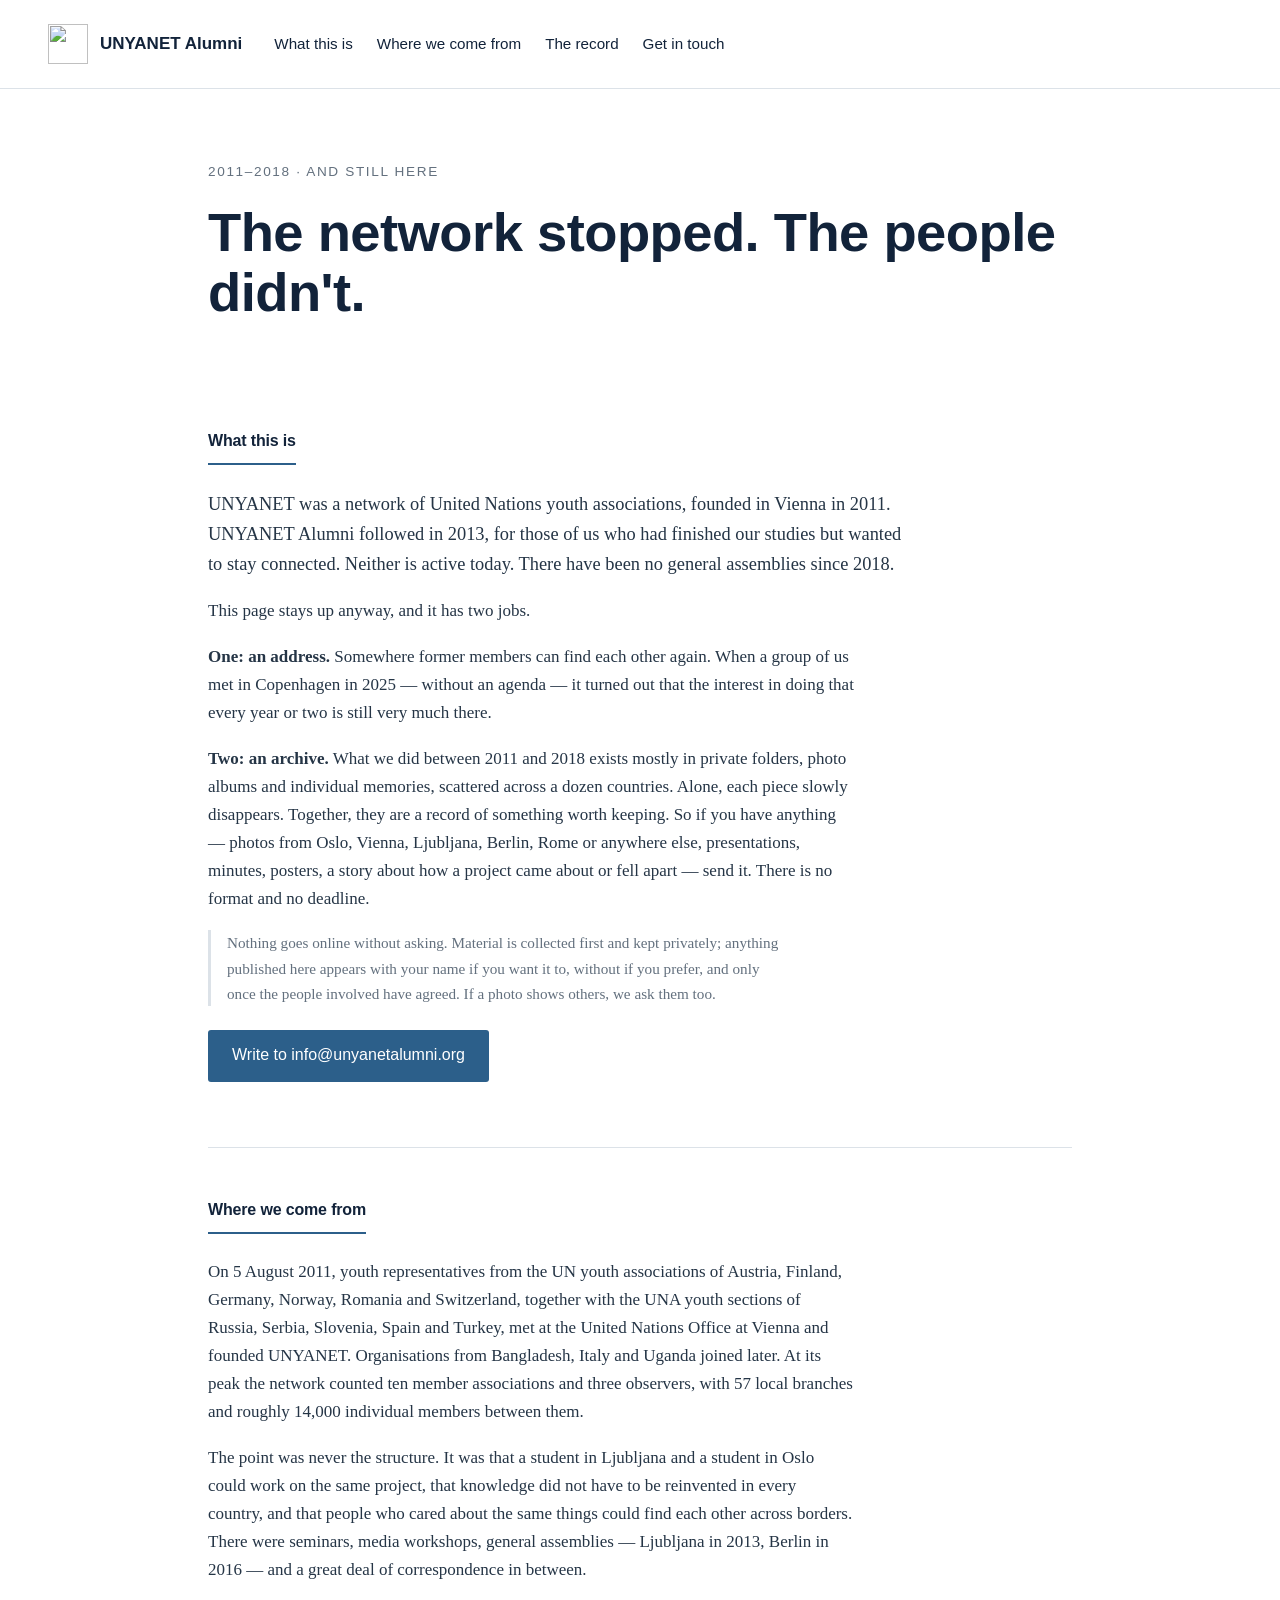
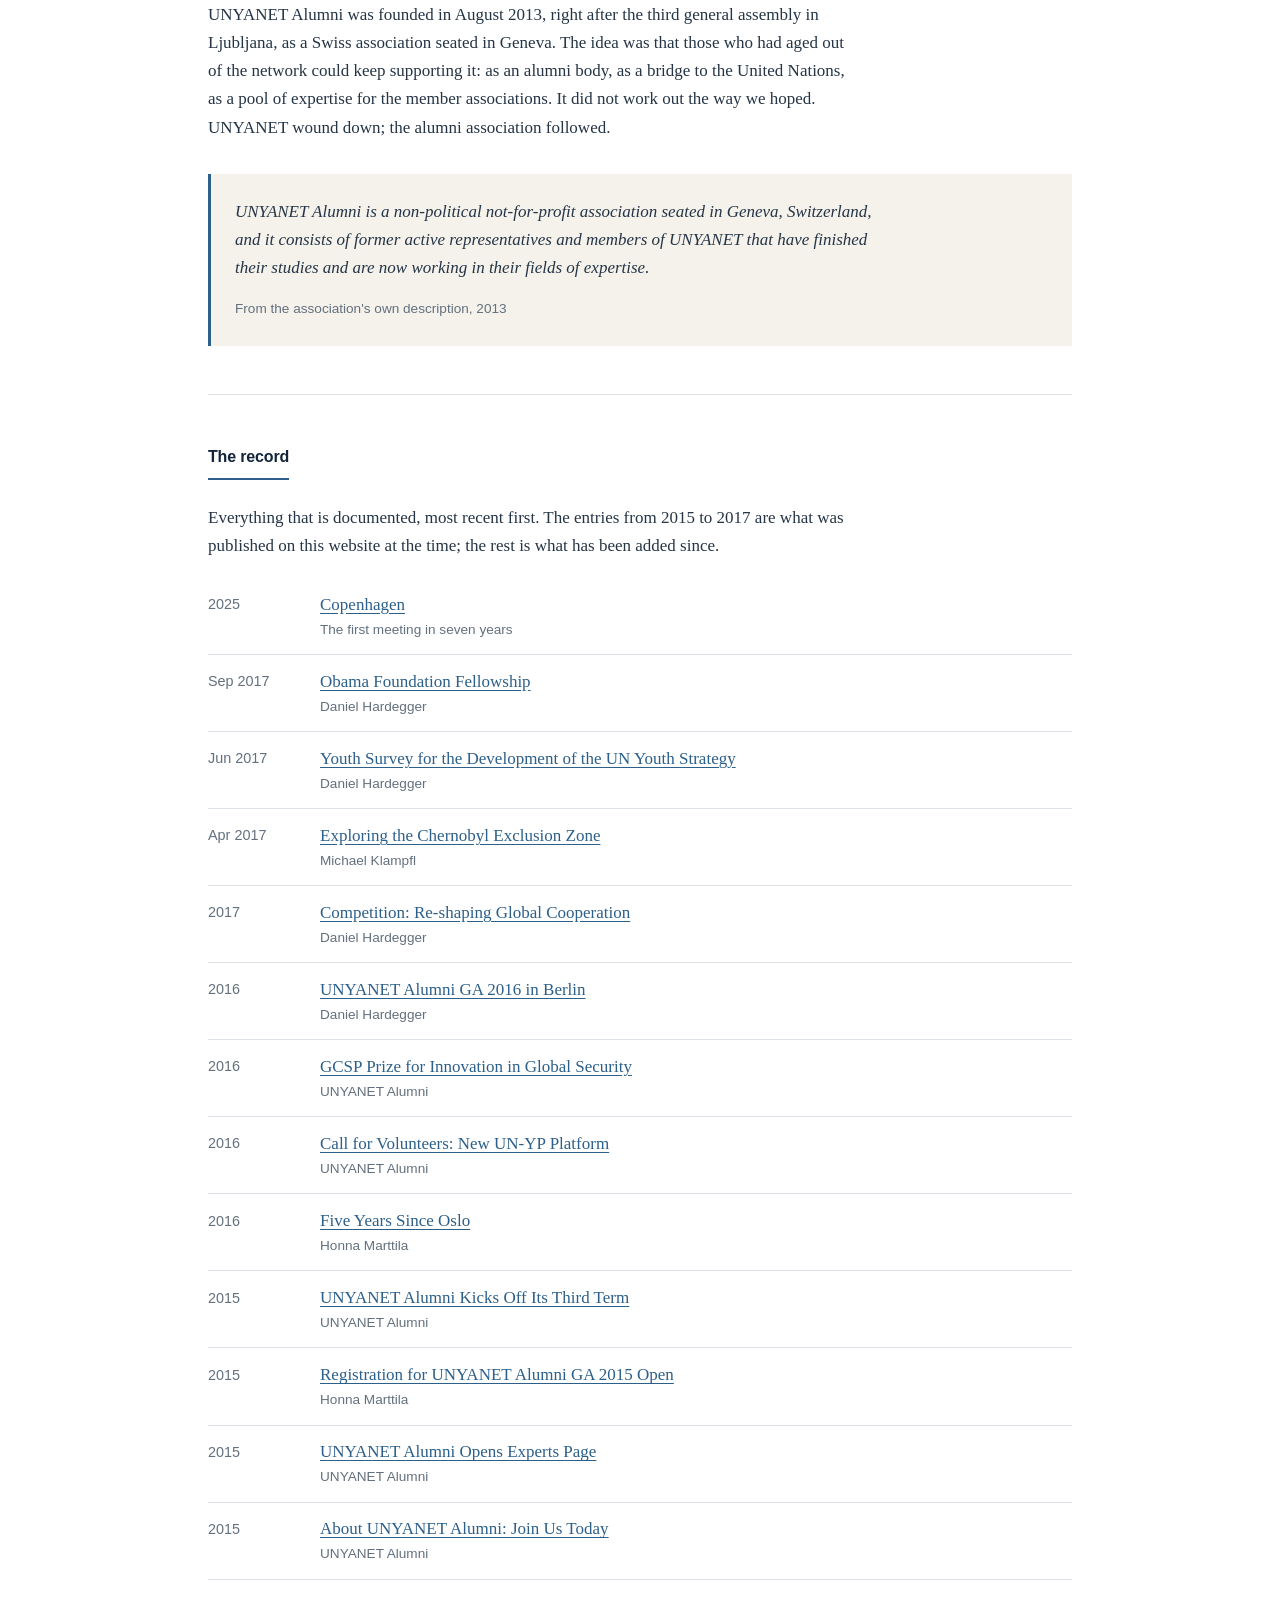
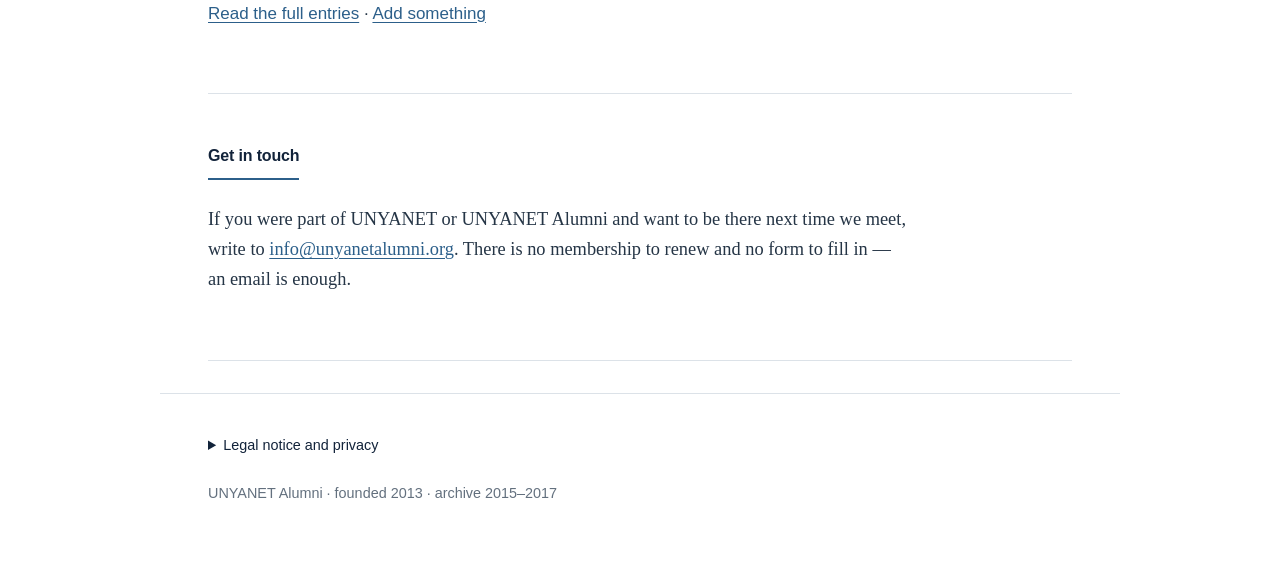
==== index.html @ 8fc6b219 "Update index.html" ====
<!DOCTYPE html>
<html lang="en">
<head>
  <meta charset="utf-8">
  <meta name="viewport" content="width=device-width, initial-scale=1">
  <title>UNYANET Alumni</title>
  <meta name="description" content="UNYANET brought together United Nations youth associations from 2011 to 2018. The network is no longer active, but the people are still here. This page is where we find each other.">
  <link rel="canonical" href="https://unyanetalumni.org/">
  <link rel="stylesheet" href="style.css">
  <link rel="icon" type="image/png" sizes="512x512" href="assets/favicon.png">
  <link rel="apple-touch-icon" href="assets/favicon.png">
</head>
<body>

<header class="top">
  <a href="#" class="brand">
    <img src="assets/logo.png" alt="" width="120" height="120">
    <span>UNYANET Alumni</span>
  </a>
  <nav aria-label="Contents">
    <a href="#about">What this is</a>
    <a href="#history">Where we come from</a>
    <a href="#record">The record</a>
    <a href="#contact">Get in touch</a>
  </nav>
</header>

<main>

  <section class="hero">
    <p class="kicker">2011–2018 · and still here</p>
    <h1>The network stopped. The people didn't.</h1>
  </section>

  <section id="about">
    <h2>What this is</h2>
    <p class="lead">UNYANET was a network of United Nations youth associations, founded in Vienna in 2011. UNYANET Alumni followed in 2013, for those of us who had finished our studies but wanted to stay connected. Neither is active today. There have been no general assemblies since 2018.</p>
    <p>This page stays up anyway, and it has two jobs.</p>
    <p><strong>One: an address.</strong> Somewhere former members can find each other again. When a group of us met in Copenhagen in 2025 — without an agenda — it turned out that the interest in doing that every year or two is still very much there.</p>
    <p><strong>Two: an archive.</strong> What we did between 2011 and 2018 exists mostly in private folders, photo albums and individual memories, scattered across a dozen countries. Alone, each piece slowly disappears. Together, they are a record of something worth keeping. So if you have anything — photos from Oslo, Vienna, Ljubljana, Berlin, Rome or anywhere else, presentations, minutes, posters, a story about how a project came about or fell apart — send it. There is no format and no deadline.</p>
    <p class="note">Nothing goes online without asking. Material is collected first and kept privately; anything published here appears with your name if you want it to, without if you prefer, and only once the people involved have agreed. If a photo shows others, we ask them too.</p>
    <p class="cta"><a href="mailto:info@unyanetalumni.org?subject=Archive">Write to info@unyanetalumni.org</a></p>
  </section>

  <section id="history">
    <h2>Where we come from</h2>
    <p>On 5 August 2011, youth representatives from the UN youth associations of Austria, Finland, Germany, Norway, Romania and Switzerland, together with the UNA youth sections of Russia, Serbia, Slovenia, Spain and Turkey, met at the United Nations Office at Vienna and founded UNYANET. Organisations from Bangladesh, Italy and Uganda joined later. At its peak the network counted ten member associations and three observers, with 57 local branches and roughly 14,000 individual members between them.</p>
    <p>The point was never the structure. It was that a student in Ljubljana and a student in Oslo could work on the same project, that knowledge did not have to be reinvented in every country, and that people who cared about the same things could find each other across borders. There were seminars, media workshops, general assemblies — Ljubljana in 2013, Berlin in 2016 — and a great deal of correspondence in between.</p>
    <p>UNYANET Alumni was founded in August 2013, right after the third general assembly in Ljubljana, as a Swiss association seated in Geneva. The idea was that those who had aged out of the network could keep supporting it: as an alumni body, as a bridge to the United Nations, as a pool of expertise for the member associations. It did not work out the way we hoped. UNYANET wound down; the alumni association followed.</p>
    <blockquote>
      <p>UNYANET Alumni is a non-political not-for-profit association seated in Geneva, Switzerland, and it consists of former active representatives and members of UNYANET that have finished their studies and are now working in their fields of expertise.</p>
      <cite>From the association's own description, 2013</cite>
    </blockquote>
  </section>

  <section id="record">
    <h2>The record</h2>
    <p>Everything that is documented, most recent first. The entries from 2015 to 2017 are what was published on this website at the time; the rest is what has been added since.</p>
    <ul class="list">
      <li><span class="when">2025</span><span><a href="archive.html#copenhagen-2025">Copenhagen</a><small>The first meeting in seven years</small></span></li>
      <li><span class="when">Sep 2017</span><span><a href="archive.html#obama-fellowship">Obama Foundation Fellowship</a><small>Daniel Hardegger</small></span></li>
      <li><span class="when">Jun 2017</span><span><a href="archive.html#youth-survey">Youth Survey for the Development of the UN Youth Strategy</a><small>Daniel Hardegger</small></span></li>
      <li><span class="when">Apr 2017</span><span><a href="archive.html#chernobyl">Exploring the Chernobyl Exclusion Zone</a><small>Michael Klampfl</small></span></li>
      <li><span class="when">2017</span><span><a href="archive.html#competition">Competition: Re-shaping Global Cooperation</a><small>Daniel Hardegger</small></span></li>
      <li><span class="when">2016</span><span><a href="archive.html#ga-2016">UNYANET Alumni GA 2016 in Berlin</a><small>Daniel Hardegger</small></span></li>
      <li><span class="when">2016</span><span><a href="archive.html#gcsp-prize">GCSP Prize for Innovation in Global Security</a><small>UNYANET Alumni</small></span></li>
      <li><span class="when">2016</span><span><a href="archive.html#un-yp">Call for Volunteers: New UN-YP Platform</a><small>UNYANET Alumni</small></span></li>
      <li><span class="when">2016</span><span><a href="archive.html#oslo">Five Years Since Oslo</a><small>Honna Marttila</small></span></li>
      <li><span class="when">2015</span><span><a href="archive.html#third-term">UNYANET Alumni Kicks Off Its Third Term</a><small>UNYANET Alumni</small></span></li>
      <li><span class="when">2015</span><span><a href="archive.html#ga-2015">Registration for UNYANET Alumni GA 2015 Open</a><small>Honna Marttila</small></span></li>
      <li><span class="when">2015</span><span><a href="archive.html#experts">UNYANET Alumni Opens Experts Page</a><small>UNYANET Alumni</small></span></li>
      <li><span class="when">2015</span><span><a href="archive.html#join-us">About UNYANET Alumni: Join Us Today</a><small>UNYANET Alumni</small></span></li>
    </ul>
    <p class="more"><a href="archive.html">Read the full entries</a> · <a href="#about">Add something</a></p>
  </section>

  <section id="contact">
    <h2>Get in touch</h2>
    <p class="lead">If you were part of UNYANET or UNYANET Alumni and want to be there next time we meet, write to <a href="mailto:info@unyanetalumni.org">info@unyanetalumni.org</a>. There is no membership to renew and no form to fill in — an email is enough.</p>
  </section>

</main>

<footer>
  <details>
    <summary>Legal notice and privacy</summary>
    <p><strong>Responsible:</strong> UNYANET Alumni, [address], Switzerland. Represented by Dr. Daniel Hardegger, President. Email: info@unyanetalumni.org.</p>
    <p><strong>Privacy:</strong> This site sets no cookies, loads no external scripts or fonts and uses no analytics or tracking. The hosting provider GitHub, Inc. (GitHub Pages) processes technically necessary access data such as IP address and time in server logs; see <a href="https://docs.github.com/en/site-policy/privacy-policies/github-general-privacy-statement">GitHub's privacy statement</a>.</p>
  </details>
  <p class="copy">UNYANET Alumni · founded 2013 · archive 2015–2017</p>
</footer>

</body>
</html>
---- style.css ----
:root {
  --ink: #12233A;
  --text: #253546;
  --muted: #63707E;
  --line: #DCE2E8;
  --blue: #2C5F8A;
  --sand: #F5F2EC;
  --sans: "Segoe UI", "Helvetica Neue", Helvetica, Arial, sans-serif;
  --serif: Georgia, "Times New Roman", serif;
}
* { box-sizing: border-box; }
html { scroll-behavior: smooth; }
@media (prefers-reduced-motion: reduce) { html { scroll-behavior: auto; } }
body { margin: 0; overflow-x: hidden; background: #fff; color: var(--text); font-family: var(--serif); font-size: 1.0625rem; line-height: 1.65; }

a { color: var(--blue); text-underline-offset: 3px; }
a:hover { color: var(--ink); }
:focus-visible { outline: 2px solid var(--blue); outline-offset: 3px; }
img { max-width: 100%; height: auto; display: block; }
h1, h2, h3 { font-family: var(--sans); color: var(--ink); margin: 0; font-weight: 600; letter-spacing: -0.01em; }
p { margin: 0 0 1.1rem; max-width: 38em; }

.top { display: flex; flex-wrap: wrap; align-items: center; gap: 1rem 2rem; padding: 1.25rem 1.5rem; border-bottom: 1px solid var(--line); min-width: 0; }
.brand { display: flex; align-items: center; gap: .75rem; text-decoration: none; color: var(--ink); font-family: var(--sans); font-weight: 600; }
.brand img { width: 2.5rem; height: 2.5rem; }
.top nav { display: flex; flex-wrap: wrap; gap: .25rem 1.5rem; min-width: 0; }
.top nav a { text-decoration: none; font-family: var(--sans); font-size: .95rem; color: var(--ink); }
.top nav a:hover { color: var(--blue); }

main { padding: 0 1.5rem 2rem; max-width: 60rem; margin: 0 auto; }
section { padding: 3rem 0; border-bottom: 1px solid var(--line); }

.hero { padding: 4.5rem 0 3.5rem; border-bottom: none; }
.kicker { font-family: var(--sans); font-size: .85rem; color: var(--muted); text-transform: uppercase; letter-spacing: .12em; margin-bottom: 1.25rem; }
.hero h1 { font-size: clamp(2rem, 5.5vw, 3.4rem); line-height: 1.1; max-width: 16em; }

h2 { font-family: var(--sans); font-size: 1rem; margin-bottom: 1.5rem; padding-bottom: .5rem; border-bottom: 2px solid var(--blue); display: inline-block; }
.lead { font-size: 1.15rem; }

.split { display: grid; grid-template-columns: minmax(0, 1fr); gap: 2rem; align-items: start; }
.split figure { margin: 0; }
.split img { width: 100%; border-radius: 3px; }
figcaption { font-family: var(--sans); font-size: .85rem; color: var(--muted); margin-top: .5rem; }

blockquote { margin: 2rem 0 0; padding: 1.5rem; background: var(--sand); border-left: 3px solid var(--blue); }
blockquote p { margin: 0 0 .75rem; font-style: italic; }
blockquote cite { font-family: var(--sans); font-size: .85rem; color: var(--muted); font-style: normal; }

.list { list-style: none; padding: 0; margin: 0; }
.list li { display: grid; grid-template-columns: 6rem minmax(0, 1fr); gap: .5rem 1rem; padding: .8rem 0; border-bottom: 1px solid var(--line); }
.when { font-family: var(--sans); color: var(--muted); font-size: .9rem; padding-top: .15rem; }
.list small { display: block; font-family: var(--sans); color: var(--muted); font-size: .85rem; }
.more { margin-top: 1.25rem; font-family: var(--sans); }
.note { font-size: .95rem; color: var(--muted); border-left: 3px solid var(--line); padding-left: 1rem; }
.cta { margin-top: 1.5rem; }
.cta a { display: inline-block; font-family: var(--sans); font-size: 1rem; background: var(--blue); color: #fff; padding: .8rem 1.5rem; border-radius: 3px; text-decoration: none; }
.cta a:hover { background: var(--ink); color: #fff; }

.entry { padding: 2.5rem 0; border-bottom: 1px solid var(--line); }
.entry h3 { font-size: 1.35rem; margin-bottom: .25rem; }
.entry .meta { font-family: var(--sans); color: var(--muted); font-size: .9rem; margin-bottom: 1.25rem; }
.entry .todo { color: var(--muted); font-style: italic; }

footer { border-top: 1px solid var(--line); padding: 2rem 1.5rem; font-size: .9rem; color: var(--muted); max-width: 60rem; margin: 0 auto; }
footer summary { cursor: pointer; font-family: var(--sans); color: var(--ink); }
footer p { max-width: 44em; margin-top: 1rem; }
.copy { margin-top: 1.5rem; font-family: var(--sans); }

@media (min-width: 48rem) {
  .top { padding: 1.5rem 3rem; }
  main { padding-left: 3rem; padding-right: 3rem; }
  footer { padding: 2.5rem 3rem; }
  .split { grid-template-columns: 1fr 1fr; gap: 3rem; }
}

.counts { display: grid; grid-template-columns: repeat(2, 1fr); gap: 1.25rem; margin: 2rem 0 .75rem; max-width: 34em; }
.counts div { border-top: 2px solid var(--blue); padding-top: .6rem; }
.num { display: block; font-family: var(--sans); font-size: 2rem; font-weight: 600; color: var(--ink); line-height: 1.1; }
.lbl { font-family: var(--sans); font-size: .85rem; color: var(--muted); text-transform: uppercase; letter-spacing: .08em; }
.asof { font-family: var(--sans); font-size: .85rem; color: var(--muted); margin-bottom: 1.75rem; }
@media (min-width: 48rem) { .counts { grid-template-columns: repeat(4, 1fr); } }

.entry figure { margin: 1.5rem 0 0; max-width: 34rem; }
.entry figure img { border-radius: 3px; }
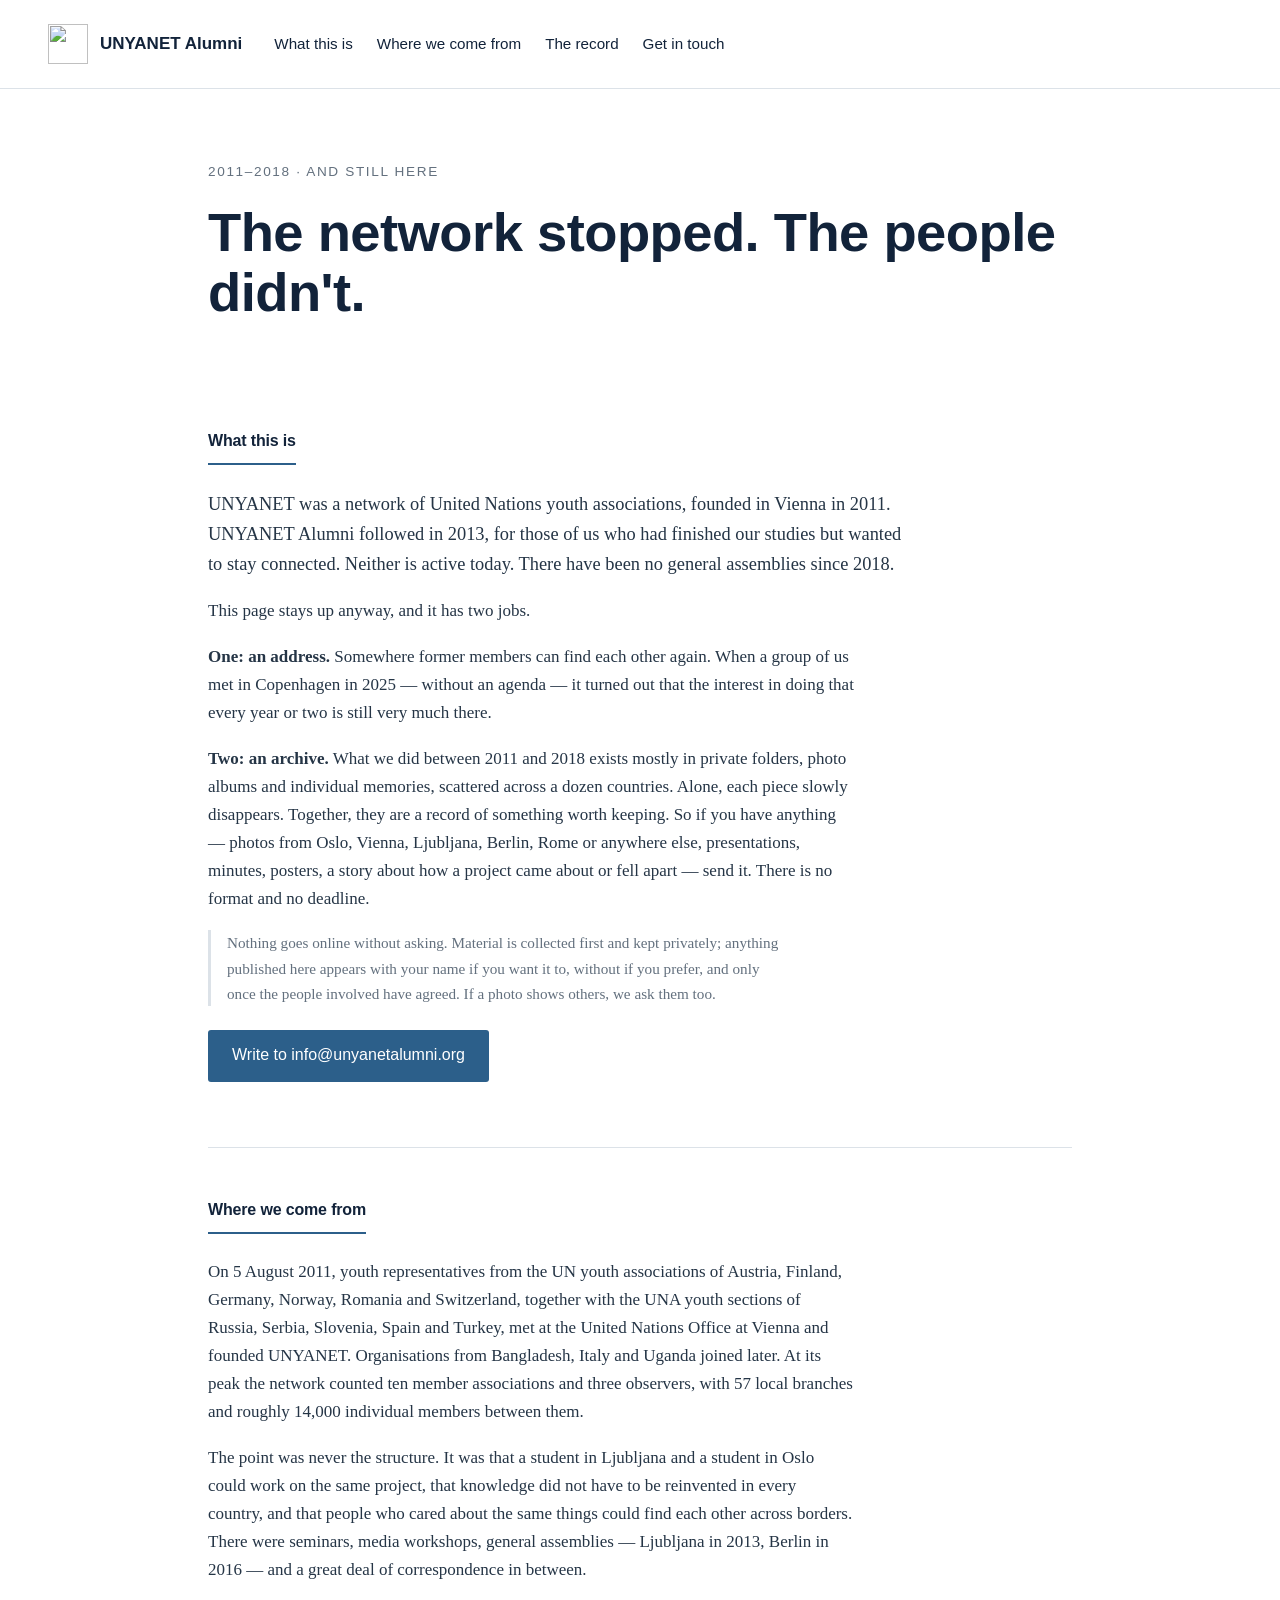
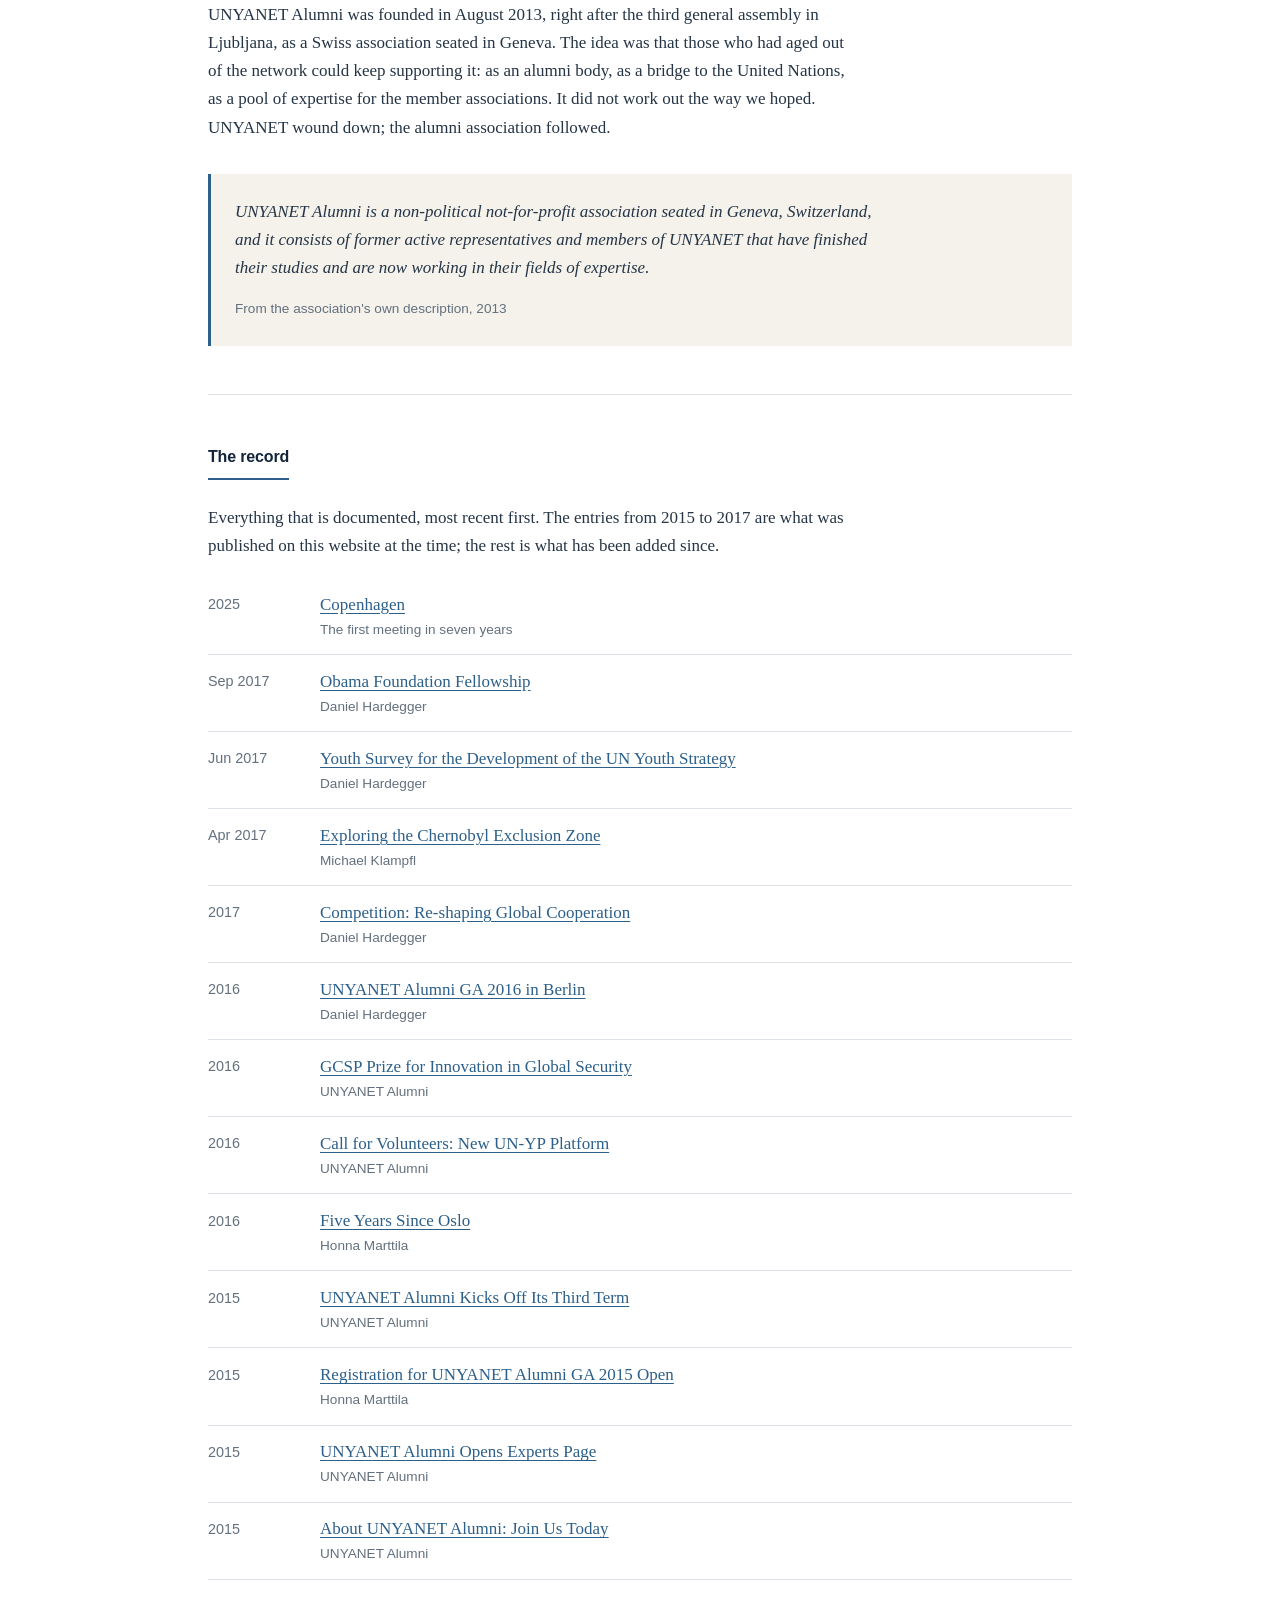
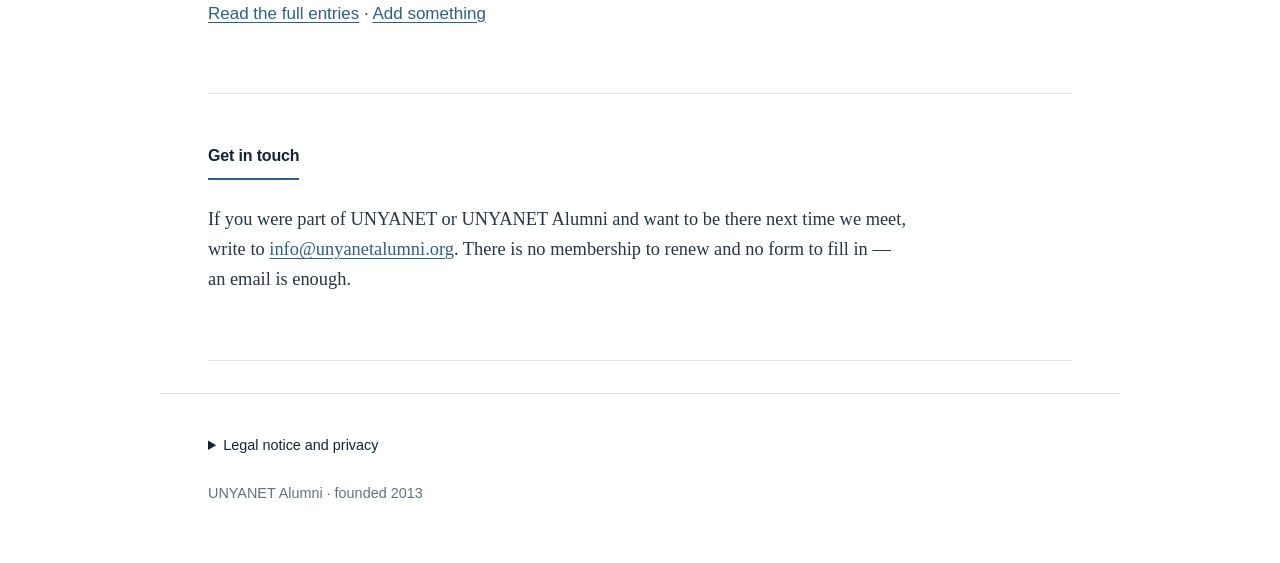
==== commit cbcb851e: "Update index.html" ====
--- a/index.html
+++ b/index.html
@@ -84,10 +84,10 @@
 <footer>
   <details>
     <summary>Legal notice and privacy</summary>
-    <p><strong>Responsible:</strong> UNYANET Alumni, [address], Switzerland. Represented by Dr. Daniel Hardegger, President. Email: info@unyanetalumni.org.</p>
+    <p><strong>Responsible:</strong> Daniel Hardegger, c/o UNYANET Alumni, Kreuzstrasse 3h, 9032 Engelburg, Switzerland. Email: info@unyanetalumni.org.</p>
     <p><strong>Privacy:</strong> This site sets no cookies, loads no external scripts or fonts and uses no analytics or tracking. The hosting provider GitHub, Inc. (GitHub Pages) processes technically necessary access data such as IP address and time in server logs; see <a href="https://docs.github.com/en/site-policy/privacy-policies/github-general-privacy-statement">GitHub's privacy statement</a>.</p>
   </details>
-  <p class="copy">UNYANET Alumni · founded 2013 · archive 2015–2017</p>
+  <p class="copy">UNYANET Alumni · founded 2013</p>
 </footer>
 
 </body>
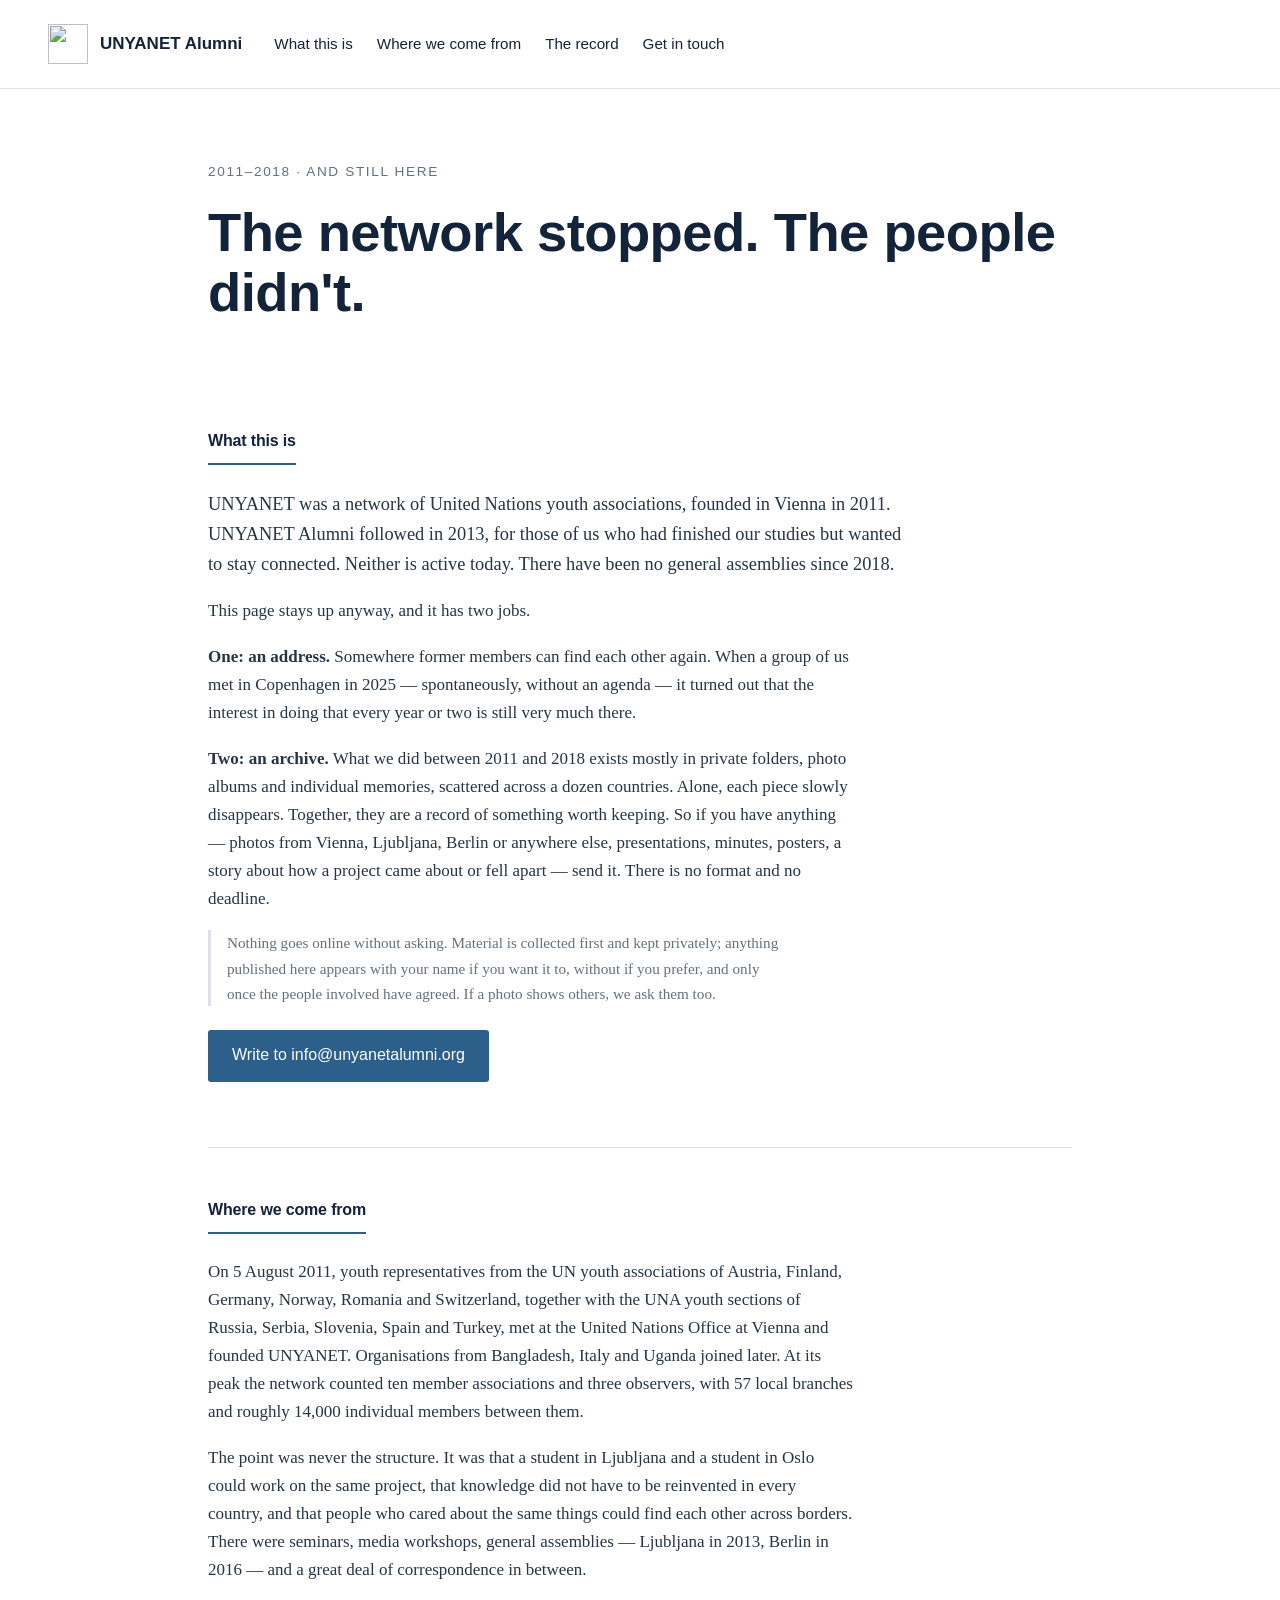
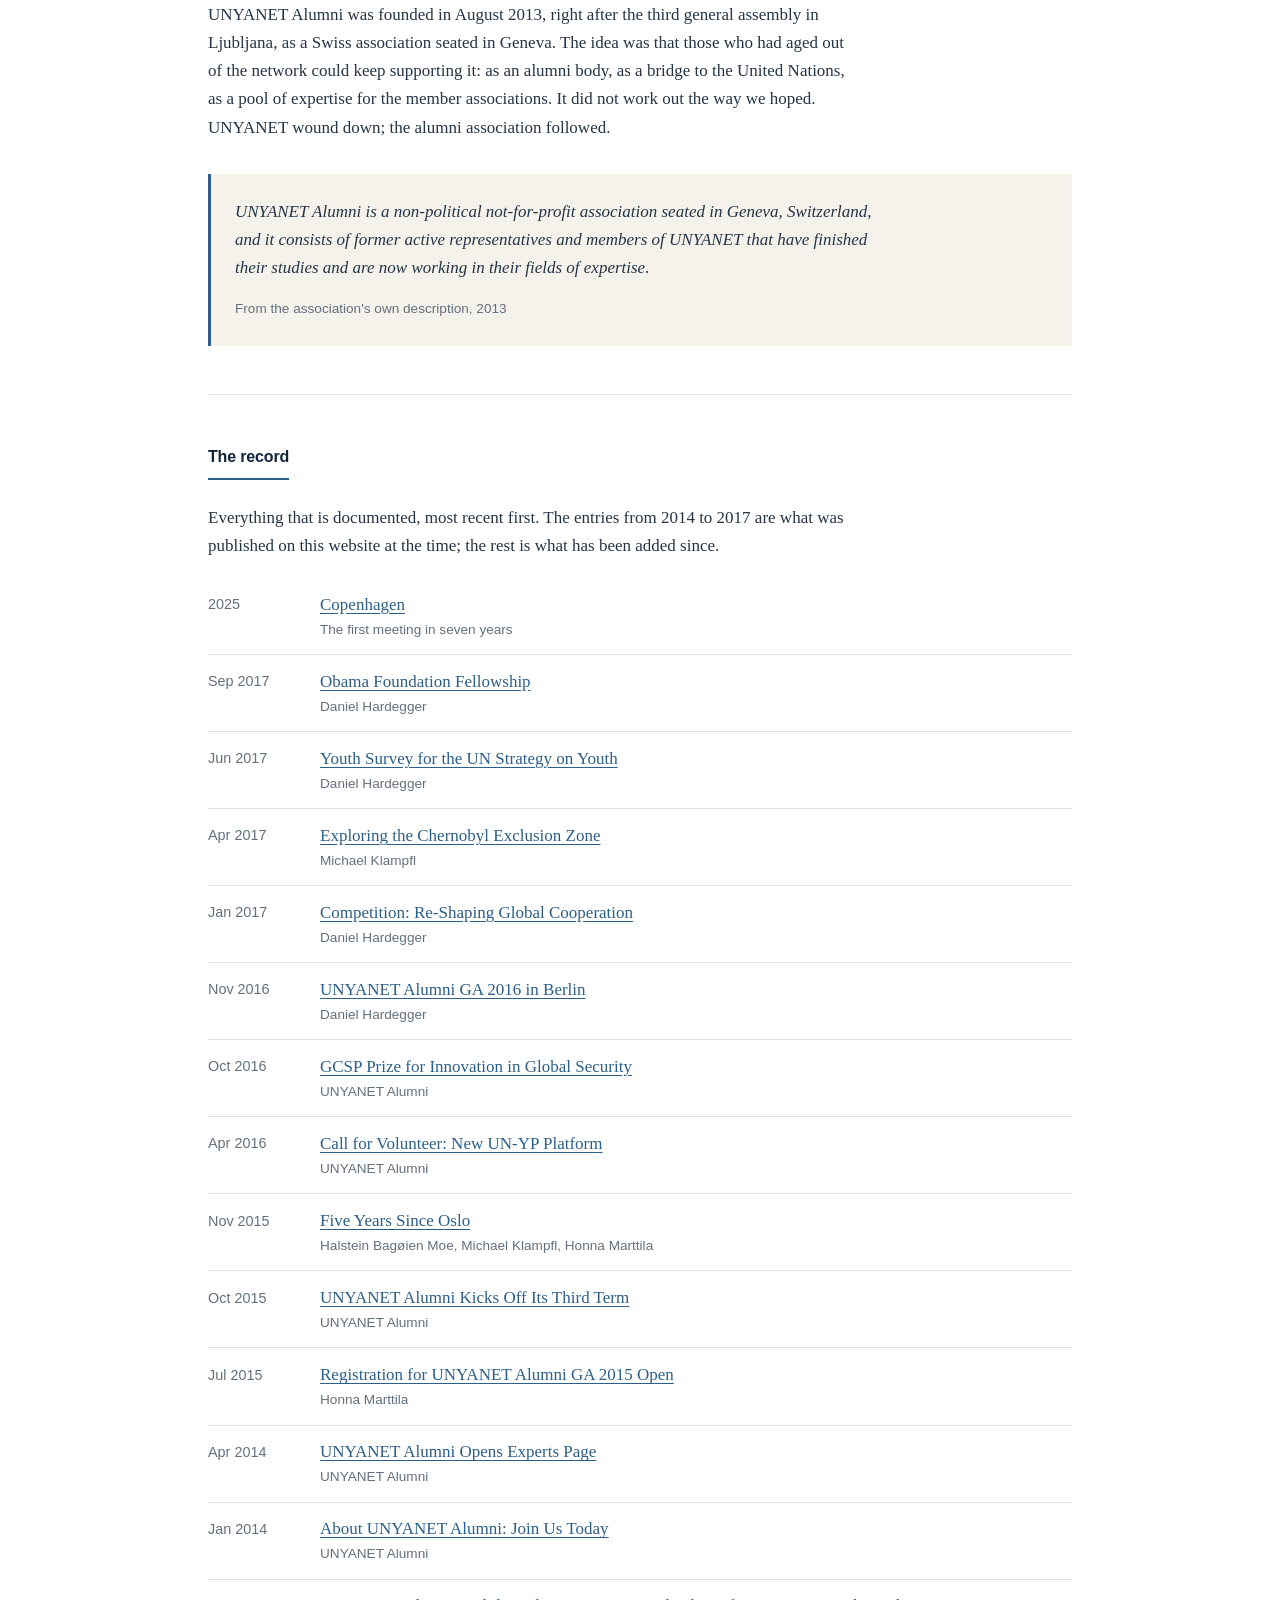
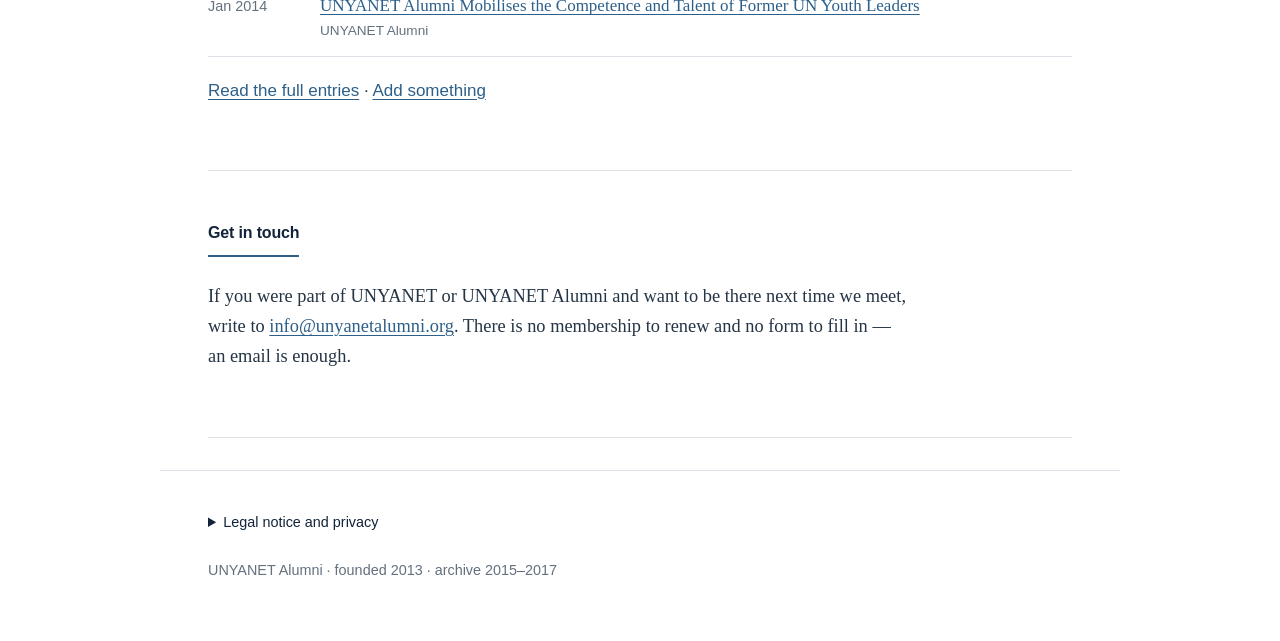
==== commit dc2a28bd: "Add files via upload" ====
--- a/index.html
+++ b/index.html
@@ -36,8 +36,8 @@
     <h2>What this is</h2>
     <p class="lead">UNYANET was a network of United Nations youth associations, founded in Vienna in 2011. UNYANET Alumni followed in 2013, for those of us who had finished our studies but wanted to stay connected. Neither is active today. There have been no general assemblies since 2018.</p>
     <p>This page stays up anyway, and it has two jobs.</p>
-    <p><strong>One: an address.</strong> Somewhere former members can find each other again. When a group of us met in Copenhagen in 2025 — without an agenda — it turned out that the interest in doing that every year or two is still very much there.</p>
-    <p><strong>Two: an archive.</strong> What we did between 2011 and 2018 exists mostly in private folders, photo albums and individual memories, scattered across a dozen countries. Alone, each piece slowly disappears. Together, they are a record of something worth keeping. So if you have anything — photos from Oslo, Vienna, Ljubljana, Berlin, Rome or anywhere else, presentations, minutes, posters, a story about how a project came about or fell apart — send it. There is no format and no deadline.</p>
+    <p><strong>One: an address.</strong> Somewhere former members can find each other again. When a group of us met in Copenhagen in 2025 — spontaneously, without an agenda — it turned out that the interest in doing that every year or two is still very much there.</p>
+    <p><strong>Two: an archive.</strong> What we did between 2011 and 2018 exists mostly in private folders, photo albums and individual memories, scattered across a dozen countries. Alone, each piece slowly disappears. Together, they are a record of something worth keeping. So if you have anything — photos from Vienna, Ljubljana, Berlin or anywhere else, presentations, minutes, posters, a story about how a project came about or fell apart — send it. There is no format and no deadline.</p>
     <p class="note">Nothing goes online without asking. Material is collected first and kept privately; anything published here appears with your name if you want it to, without if you prefer, and only once the people involved have agreed. If a photo shows others, we ask them too.</p>
     <p class="cta"><a href="mailto:info@unyanetalumni.org?subject=Archive">Write to info@unyanetalumni.org</a></p>
   </section>
@@ -55,21 +55,22 @@
 
   <section id="record">
     <h2>The record</h2>
-    <p>Everything that is documented, most recent first. The entries from 2015 to 2017 are what was published on this website at the time; the rest is what has been added since.</p>
+    <p>Everything that is documented, most recent first. The entries from 2014 to 2017 are what was published on this website at the time; the rest is what has been added since.</p>
     <ul class="list">
       <li><span class="when">2025</span><span><a href="archive.html#copenhagen-2025">Copenhagen</a><small>The first meeting in seven years</small></span></li>
       <li><span class="when">Sep 2017</span><span><a href="archive.html#obama-fellowship">Obama Foundation Fellowship</a><small>Daniel Hardegger</small></span></li>
-      <li><span class="when">Jun 2017</span><span><a href="archive.html#youth-survey">Youth Survey for the Development of the UN Youth Strategy</a><small>Daniel Hardegger</small></span></li>
+      <li><span class="when">Jun 2017</span><span><a href="archive.html#youth-survey">Youth Survey for the UN Strategy on Youth</a><small>Daniel Hardegger</small></span></li>
       <li><span class="when">Apr 2017</span><span><a href="archive.html#chernobyl">Exploring the Chernobyl Exclusion Zone</a><small>Michael Klampfl</small></span></li>
-      <li><span class="when">2017</span><span><a href="archive.html#competition">Competition: Re-shaping Global Cooperation</a><small>Daniel Hardegger</small></span></li>
-      <li><span class="when">2016</span><span><a href="archive.html#ga-2016">UNYANET Alumni GA 2016 in Berlin</a><small>Daniel Hardegger</small></span></li>
-      <li><span class="when">2016</span><span><a href="archive.html#gcsp-prize">GCSP Prize for Innovation in Global Security</a><small>UNYANET Alumni</small></span></li>
-      <li><span class="when">2016</span><span><a href="archive.html#un-yp">Call for Volunteers: New UN-YP Platform</a><small>UNYANET Alumni</small></span></li>
-      <li><span class="when">2016</span><span><a href="archive.html#oslo">Five Years Since Oslo</a><small>Honna Marttila</small></span></li>
-      <li><span class="when">2015</span><span><a href="archive.html#third-term">UNYANET Alumni Kicks Off Its Third Term</a><small>UNYANET Alumni</small></span></li>
-      <li><span class="when">2015</span><span><a href="archive.html#ga-2015">Registration for UNYANET Alumni GA 2015 Open</a><small>Honna Marttila</small></span></li>
-      <li><span class="when">2015</span><span><a href="archive.html#experts">UNYANET Alumni Opens Experts Page</a><small>UNYANET Alumni</small></span></li>
-      <li><span class="when">2015</span><span><a href="archive.html#join-us">About UNYANET Alumni: Join Us Today</a><small>UNYANET Alumni</small></span></li>
+      <li><span class="when">Jan 2017</span><span><a href="archive.html#competition">Competition: Re-Shaping Global Cooperation</a><small>Daniel Hardegger</small></span></li>
+      <li><span class="when">Nov 2016</span><span><a href="archive.html#ga-2016">UNYANET Alumni GA 2016 in Berlin</a><small>Daniel Hardegger</small></span></li>
+      <li><span class="when">Oct 2016</span><span><a href="archive.html#gcsp-prize">GCSP Prize for Innovation in Global Security</a><small>UNYANET Alumni</small></span></li>
+      <li><span class="when">Apr 2016</span><span><a href="archive.html#un-yp">Call for Volunteer: New UN-YP Platform</a><small>UNYANET Alumni</small></span></li>
+      <li><span class="when">Nov 2015</span><span><a href="archive.html#oslo">Five Years Since Oslo</a><small>Halstein Bagøien Moe, Michael Klampfl, Honna Marttila</small></span></li>
+      <li><span class="when">Oct 2015</span><span><a href="archive.html#third-term">UNYANET Alumni Kicks Off Its Third Term</a><small>UNYANET Alumni</small></span></li>
+      <li><span class="when">Jul 2015</span><span><a href="archive.html#ga-2015">Registration for UNYANET Alumni GA 2015 Open</a><small>Honna Marttila</small></span></li>
+      <li><span class="when">Apr 2014</span><span><a href="archive.html#experts">UNYANET Alumni Opens Experts Page</a><small>UNYANET Alumni</small></span></li>
+      <li><span class="when">Jan 2014</span><span><a href="archive.html#join-us">About UNYANET Alumni: Join Us Today</a><small>UNYANET Alumni</small></span></li>
+      <li><span class="when">Jan 2014</span><span><a href="archive.html#founded">UNYANET Alumni Mobilises the Competence and Talent of Former UN Youth Leaders</a><small>UNYANET Alumni</small></span></li>
     </ul>
     <p class="more"><a href="archive.html">Read the full entries</a> · <a href="#about">Add something</a></p>
   </section>
@@ -84,10 +85,10 @@
 <footer>
   <details>
     <summary>Legal notice and privacy</summary>
-    <p><strong>Responsible:</strong> Daniel Hardegger, c/o UNYANET Alumni, Kreuzstrasse 3h, 9032 Engelburg, Switzerland. Email: info@unyanetalumni.org.</p>
+    <p><strong>Responsible:</strong> UNYANET Alumni, [address], Switzerland. Represented by Dr. Daniel Hardegger, President. Email: info@unyanetalumni.org.</p>
     <p><strong>Privacy:</strong> This site sets no cookies, loads no external scripts or fonts and uses no analytics or tracking. The hosting provider GitHub, Inc. (GitHub Pages) processes technically necessary access data such as IP address and time in server logs; see <a href="https://docs.github.com/en/site-policy/privacy-policies/github-general-privacy-statement">GitHub's privacy statement</a>.</p>
   </details>
-  <p class="copy">UNYANET Alumni · founded 2013</p>
+  <p class="copy">UNYANET Alumni · founded 2013 · archive 2015–2017</p>
 </footer>
 
 </body>
--- a/style.css
+++ b/style.css
@@ -82,3 +82,7 @@
 
 .entry figure { margin: 1.5rem 0 0; max-width: 34rem; }
 .entry figure img { border-radius: 3px; }
+
+.entry h4 { font-family: var(--sans); font-size: 1rem; color: var(--ink); margin: 1.75rem 0 .5rem; }
+.entry figure img { width: 100%; }
+.closed { font-family: var(--sans); font-size: .9rem; color: var(--muted); border-left: 3px solid var(--line); padding-left: 1rem; }
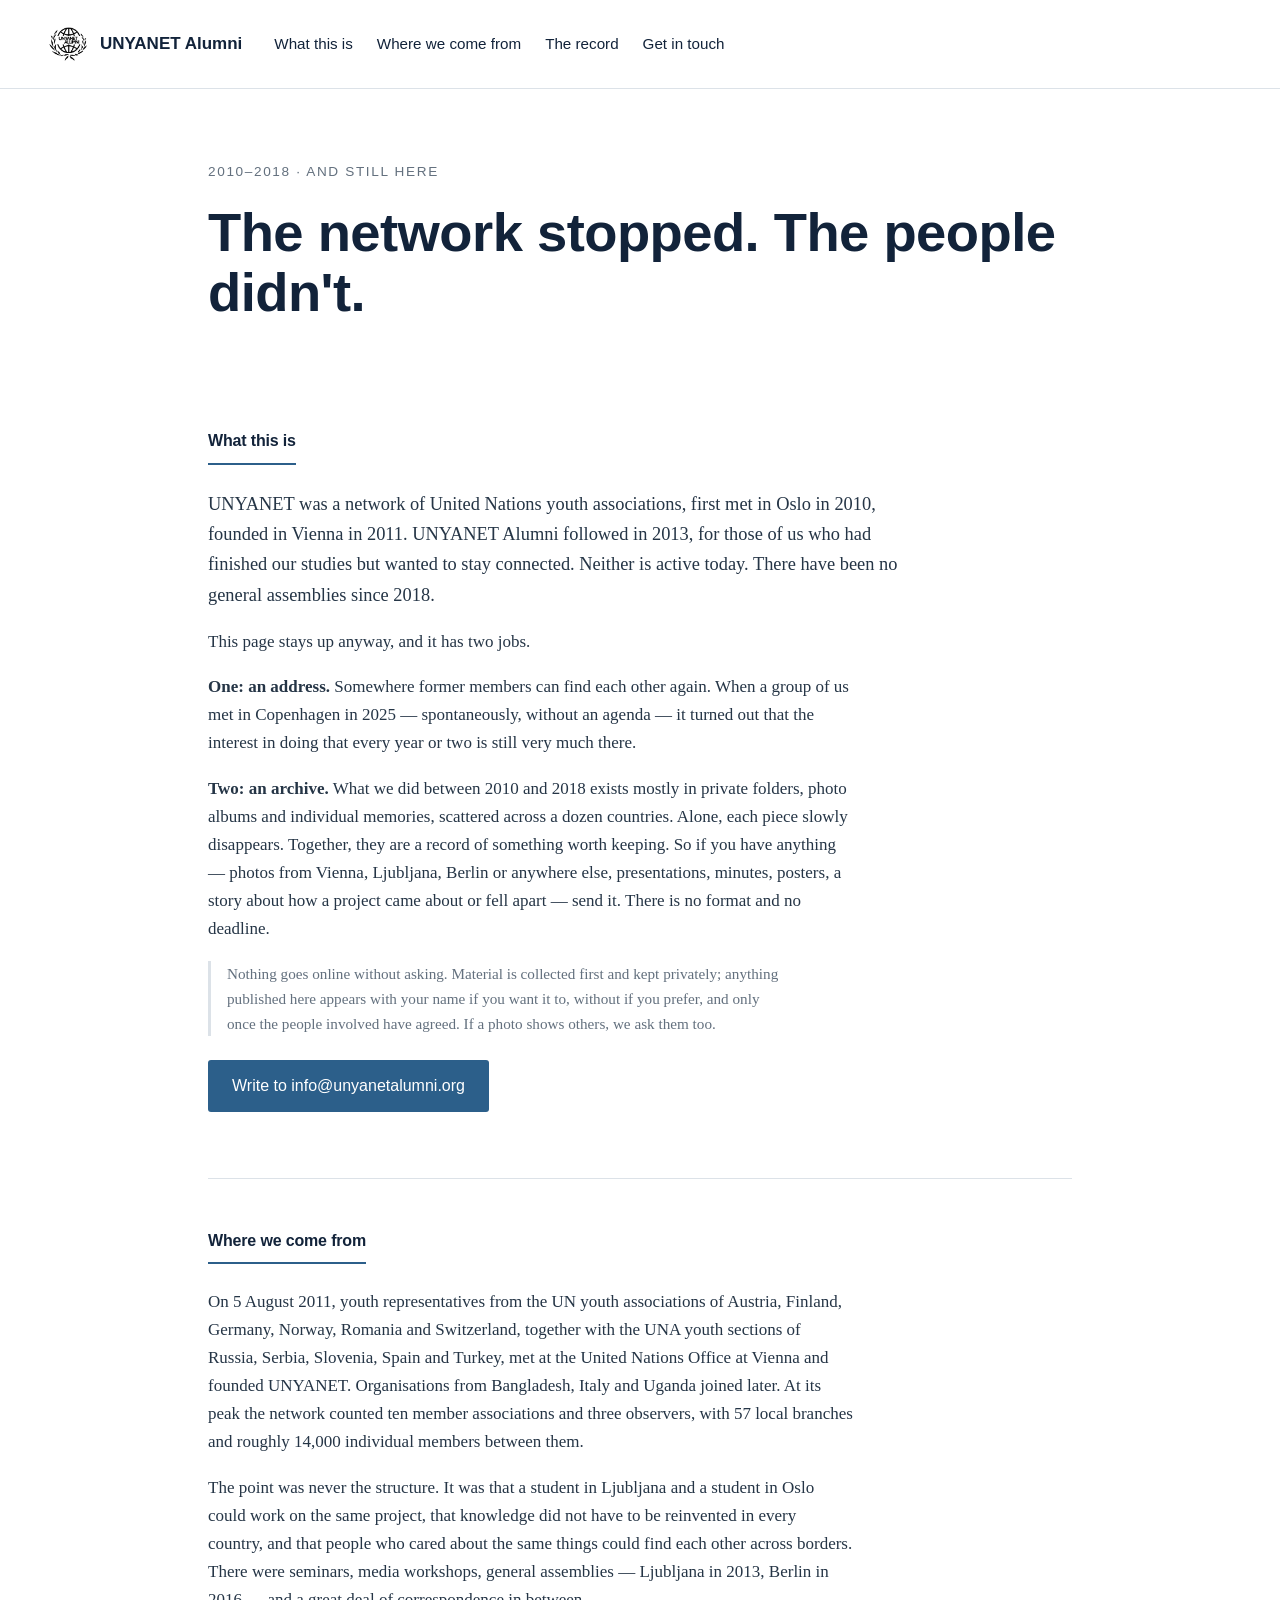
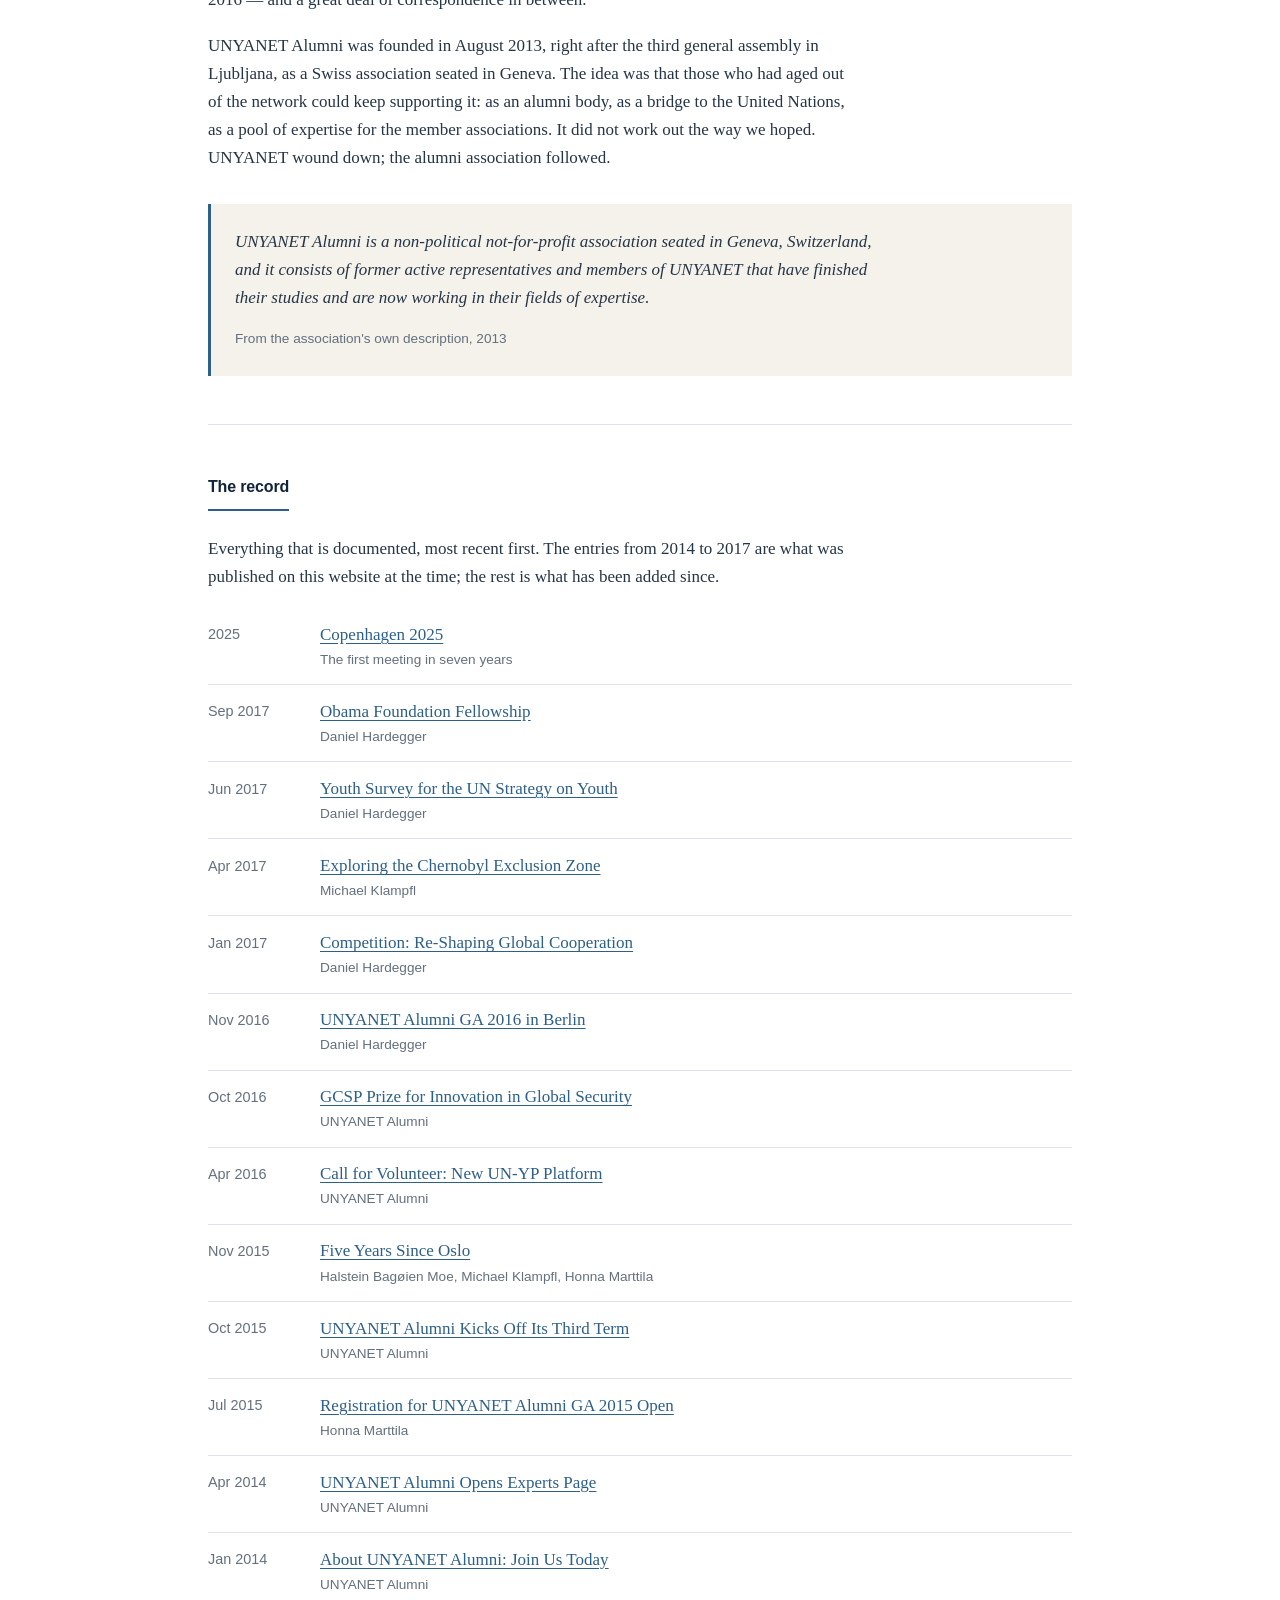
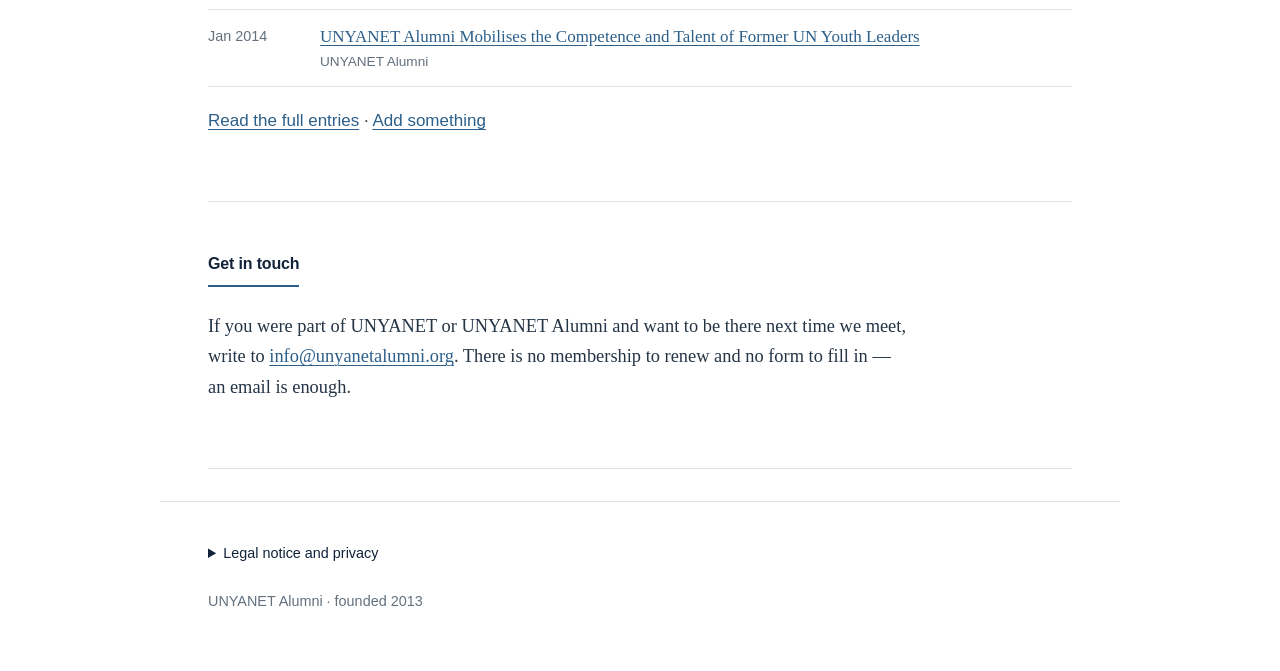
==== commit 83fb5462: "Update index.html" ====
--- a/index.html
+++ b/index.html
@@ -28,16 +28,16 @@
 <main>
 
   <section class="hero">
-    <p class="kicker">2011–2018 · and still here</p>
+    <p class="kicker">2010–2018 · and still here</p>
     <h1>The network stopped. The people didn't.</h1>
   </section>
 
   <section id="about">
     <h2>What this is</h2>
-    <p class="lead">UNYANET was a network of United Nations youth associations, founded in Vienna in 2011. UNYANET Alumni followed in 2013, for those of us who had finished our studies but wanted to stay connected. Neither is active today. There have been no general assemblies since 2018.</p>
+    <p class="lead">UNYANET was a network of United Nations youth associations, first met in Oslo in 2010, founded in Vienna in 2011. UNYANET Alumni followed in 2013, for those of us who had finished our studies but wanted to stay connected. Neither is active today. There have been no general assemblies since 2018.</p>
     <p>This page stays up anyway, and it has two jobs.</p>
     <p><strong>One: an address.</strong> Somewhere former members can find each other again. When a group of us met in Copenhagen in 2025 — spontaneously, without an agenda — it turned out that the interest in doing that every year or two is still very much there.</p>
-    <p><strong>Two: an archive.</strong> What we did between 2011 and 2018 exists mostly in private folders, photo albums and individual memories, scattered across a dozen countries. Alone, each piece slowly disappears. Together, they are a record of something worth keeping. So if you have anything — photos from Vienna, Ljubljana, Berlin or anywhere else, presentations, minutes, posters, a story about how a project came about or fell apart — send it. There is no format and no deadline.</p>
+    <p><strong>Two: an archive.</strong> What we did between 2010 and 2018 exists mostly in private folders, photo albums and individual memories, scattered across a dozen countries. Alone, each piece slowly disappears. Together, they are a record of something worth keeping. So if you have anything — photos from Vienna, Ljubljana, Berlin or anywhere else, presentations, minutes, posters, a story about how a project came about or fell apart — send it. There is no format and no deadline.</p>
     <p class="note">Nothing goes online without asking. Material is collected first and kept privately; anything published here appears with your name if you want it to, without if you prefer, and only once the people involved have agreed. If a photo shows others, we ask them too.</p>
     <p class="cta"><a href="mailto:info@unyanetalumni.org?subject=Archive">Write to info@unyanetalumni.org</a></p>
   </section>
@@ -57,7 +57,7 @@
     <h2>The record</h2>
     <p>Everything that is documented, most recent first. The entries from 2014 to 2017 are what was published on this website at the time; the rest is what has been added since.</p>
     <ul class="list">
-      <li><span class="when">2025</span><span><a href="archive.html#copenhagen-2025">Copenhagen</a><small>The first meeting in seven years</small></span></li>
+      <li><span class="when">2025</span><span><a href="archive.html#copenhagen-2025">Copenhagen 2025</a><small>The first meeting in seven years</small></span></li>
       <li><span class="when">Sep 2017</span><span><a href="archive.html#obama-fellowship">Obama Foundation Fellowship</a><small>Daniel Hardegger</small></span></li>
       <li><span class="when">Jun 2017</span><span><a href="archive.html#youth-survey">Youth Survey for the UN Strategy on Youth</a><small>Daniel Hardegger</small></span></li>
       <li><span class="when">Apr 2017</span><span><a href="archive.html#chernobyl">Exploring the Chernobyl Exclusion Zone</a><small>Michael Klampfl</small></span></li>
@@ -85,10 +85,10 @@
 <footer>
   <details>
     <summary>Legal notice and privacy</summary>
-    <p><strong>Responsible:</strong> UNYANET Alumni, [address], Switzerland. Represented by Dr. Daniel Hardegger, President. Email: info@unyanetalumni.org.</p>
+    <p><strong>Responsible:</strong> Daniel Hardegger, c/o UNYANET Alumni, Kreuzstrasse 3h, 9032 Engelburg, Switzerland. Email: info@unyanetalumni.org.</p>
     <p><strong>Privacy:</strong> This site sets no cookies, loads no external scripts or fonts and uses no analytics or tracking. The hosting provider GitHub, Inc. (GitHub Pages) processes technically necessary access data such as IP address and time in server logs; see <a href="https://docs.github.com/en/site-policy/privacy-policies/github-general-privacy-statement">GitHub's privacy statement</a>.</p>
   </details>
-  <p class="copy">UNYANET Alumni · founded 2013 · archive 2015–2017</p>
+  <p class="copy">UNYANET Alumni · founded 2013</p>
 </footer>
 
 </body>
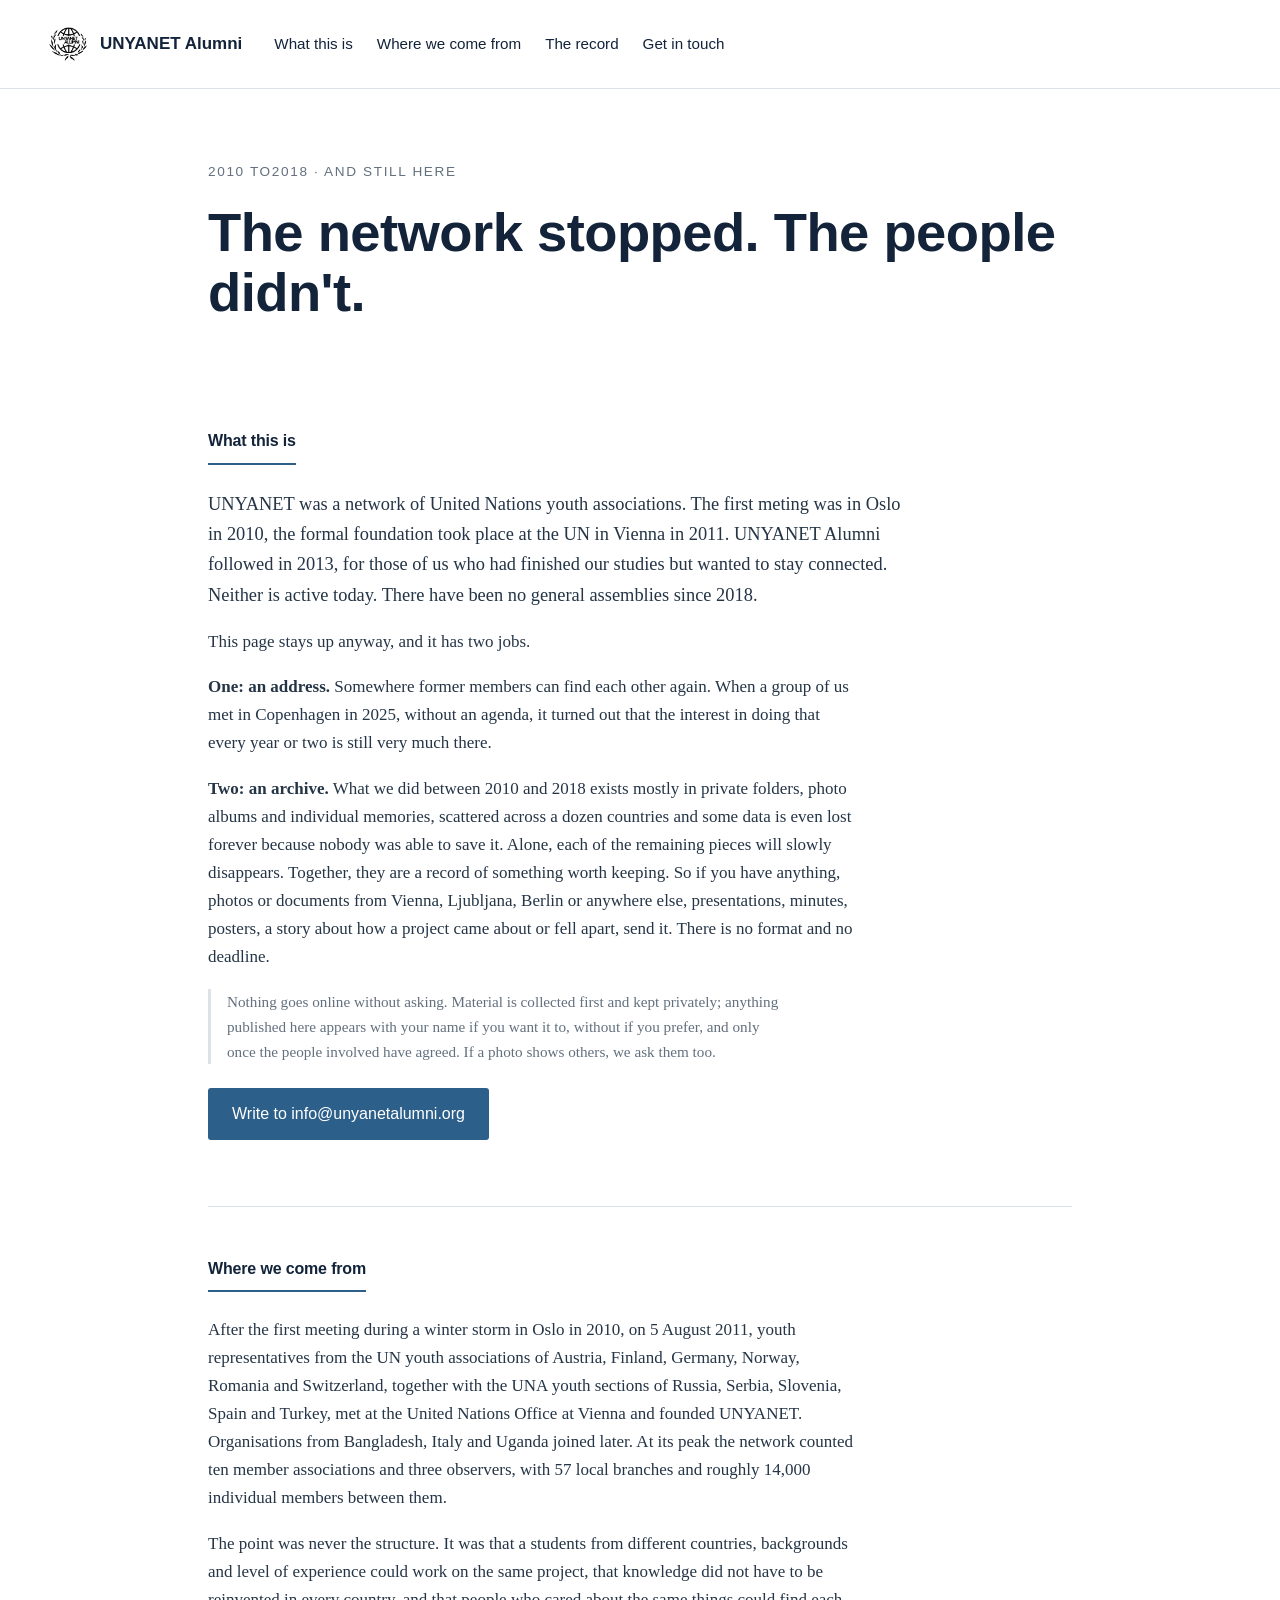
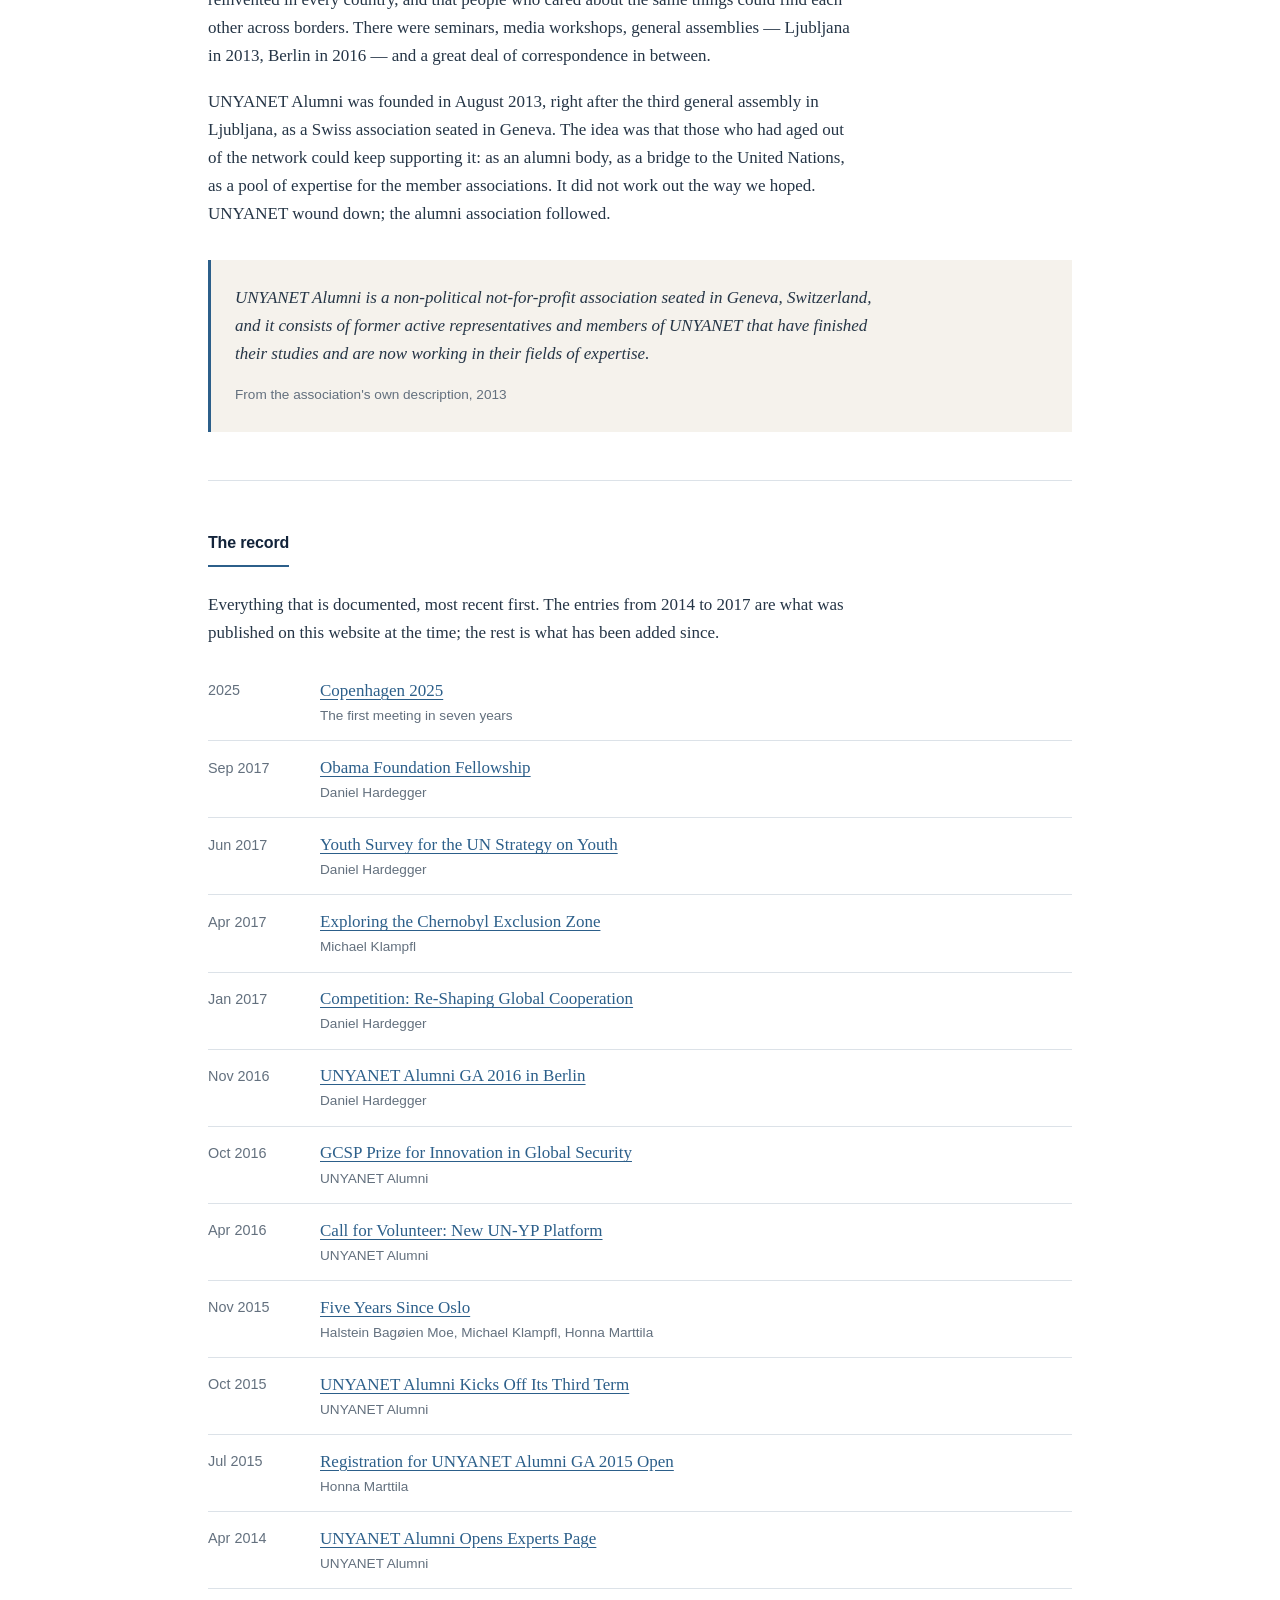
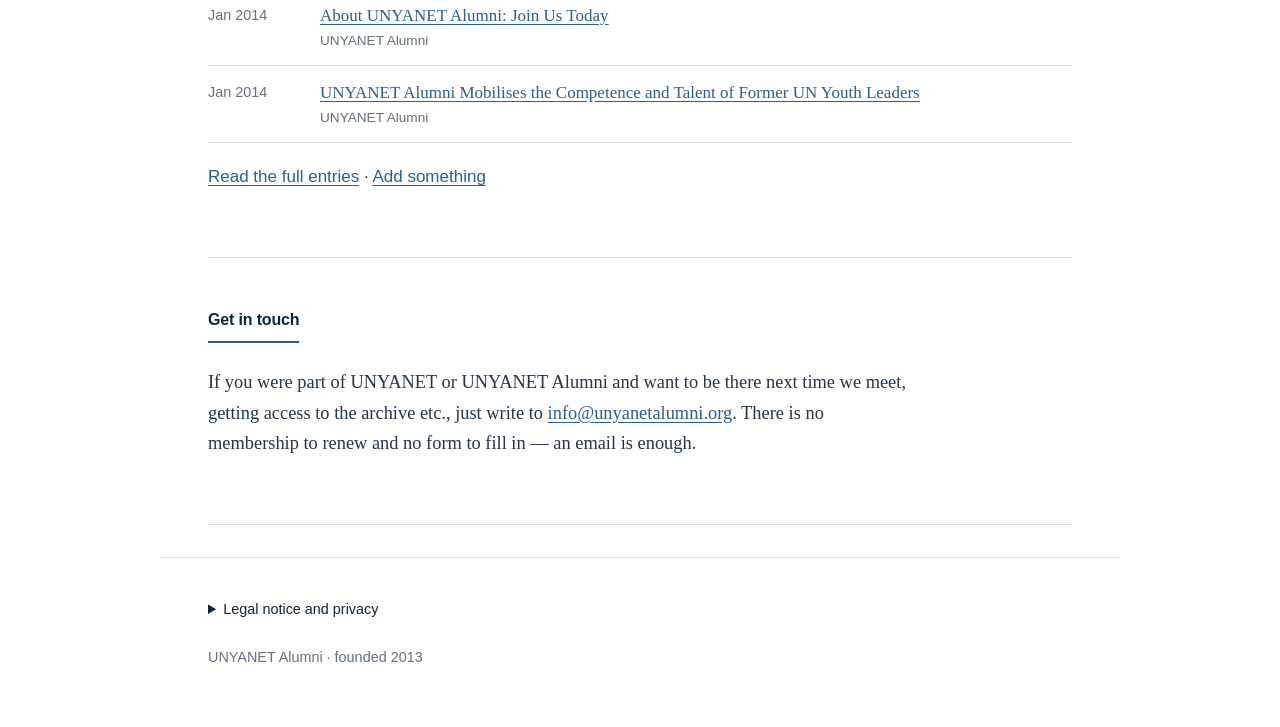
==== commit 7f9824ab: "Update index.html" ====
--- a/index.html
+++ b/index.html
@@ -4,7 +4,7 @@
   <meta charset="utf-8">
   <meta name="viewport" content="width=device-width, initial-scale=1">
   <title>UNYANET Alumni</title>
-  <meta name="description" content="UNYANET brought together United Nations youth associations from 2011 to 2018. The network is no longer active, but the people are still here. This page is where we find each other.">
+  <meta name="description" content="UNYANET brought together United Nations youth associations from 2010 to 2018. The network is no longer active, but the people are still here. This page is where we find each other.">
   <link rel="canonical" href="https://unyanetalumni.org/">
   <link rel="stylesheet" href="style.css">
   <link rel="icon" type="image/png" sizes="512x512" href="assets/favicon.png">
@@ -28,24 +28,24 @@
 <main>
 
   <section class="hero">
-    <p class="kicker">2010–2018 · and still here</p>
+    <p class="kicker">2010 to2018 · and still here</p>
     <h1>The network stopped. The people didn't.</h1>
   </section>
 
   <section id="about">
     <h2>What this is</h2>
-    <p class="lead">UNYANET was a network of United Nations youth associations, first met in Oslo in 2010, founded in Vienna in 2011. UNYANET Alumni followed in 2013, for those of us who had finished our studies but wanted to stay connected. Neither is active today. There have been no general assemblies since 2018.</p>
+    <p class="lead">UNYANET was a network of United Nations youth associations. The first meting was in Oslo in 2010, the formal foundation took place at the UN in Vienna in 2011. UNYANET Alumni followed in 2013, for those of us who had finished our studies but wanted to stay connected. Neither is active today. There have been no general assemblies since 2018.</p>
     <p>This page stays up anyway, and it has two jobs.</p>
-    <p><strong>One: an address.</strong> Somewhere former members can find each other again. When a group of us met in Copenhagen in 2025 — spontaneously, without an agenda — it turned out that the interest in doing that every year or two is still very much there.</p>
-    <p><strong>Two: an archive.</strong> What we did between 2010 and 2018 exists mostly in private folders, photo albums and individual memories, scattered across a dozen countries. Alone, each piece slowly disappears. Together, they are a record of something worth keeping. So if you have anything — photos from Vienna, Ljubljana, Berlin or anywhere else, presentations, minutes, posters, a story about how a project came about or fell apart — send it. There is no format and no deadline.</p>
+    <p><strong>One: an address.</strong> Somewhere former members can find each other again. When a group of us met in Copenhagen in 2025, without an agenda, it turned out that the interest in doing that every year or two is still very much there.</p>
+    <p><strong>Two: an archive.</strong> What we did between 2010 and 2018 exists mostly in private folders, photo albums and individual memories, scattered across a dozen countries and some data is even lost forever because nobody was able to save it. Alone, each of the remaining pieces will slowly disappears. Together, they are a record of something worth keeping. So if you have anything, photos or documents from Vienna, Ljubljana, Berlin or anywhere else, presentations, minutes, posters, a story about how a project came about or fell apart, send it. There is no format and no deadline.</p>
     <p class="note">Nothing goes online without asking. Material is collected first and kept privately; anything published here appears with your name if you want it to, without if you prefer, and only once the people involved have agreed. If a photo shows others, we ask them too.</p>
     <p class="cta"><a href="mailto:info@unyanetalumni.org?subject=Archive">Write to info@unyanetalumni.org</a></p>
   </section>
 
   <section id="history">
     <h2>Where we come from</h2>
-    <p>On 5 August 2011, youth representatives from the UN youth associations of Austria, Finland, Germany, Norway, Romania and Switzerland, together with the UNA youth sections of Russia, Serbia, Slovenia, Spain and Turkey, met at the United Nations Office at Vienna and founded UNYANET. Organisations from Bangladesh, Italy and Uganda joined later. At its peak the network counted ten member associations and three observers, with 57 local branches and roughly 14,000 individual members between them.</p>
-    <p>The point was never the structure. It was that a student in Ljubljana and a student in Oslo could work on the same project, that knowledge did not have to be reinvented in every country, and that people who cared about the same things could find each other across borders. There were seminars, media workshops, general assemblies — Ljubljana in 2013, Berlin in 2016 — and a great deal of correspondence in between.</p>
+    <p>After the first meeting during a winter storm in Oslo in 2010, on 5 August 2011, youth representatives from the UN youth associations of Austria, Finland, Germany, Norway, Romania and Switzerland, together with the UNA youth sections of Russia, Serbia, Slovenia, Spain and Turkey, met at the United Nations Office at Vienna and founded UNYANET. Organisations from Bangladesh, Italy and Uganda joined later. At its peak the network counted ten member associations and three observers, with 57 local branches and roughly 14,000 individual members between them.</p>
+    <p>The point was never the structure. It was that a students from different countries, backgrounds and level of experience could work on the same project, that knowledge did not have to be reinvented in every country, and that people who cared about the same things could find each other across borders. There were seminars, media workshops, general assemblies — Ljubljana in 2013, Berlin in 2016 — and a great deal of correspondence in between.</p>
     <p>UNYANET Alumni was founded in August 2013, right after the third general assembly in Ljubljana, as a Swiss association seated in Geneva. The idea was that those who had aged out of the network could keep supporting it: as an alumni body, as a bridge to the United Nations, as a pool of expertise for the member associations. It did not work out the way we hoped. UNYANET wound down; the alumni association followed.</p>
     <blockquote>
       <p>UNYANET Alumni is a non-political not-for-profit association seated in Geneva, Switzerland, and it consists of former active representatives and members of UNYANET that have finished their studies and are now working in their fields of expertise.</p>
@@ -77,7 +77,7 @@
 
   <section id="contact">
     <h2>Get in touch</h2>
-    <p class="lead">If you were part of UNYANET or UNYANET Alumni and want to be there next time we meet, write to <a href="mailto:info@unyanetalumni.org">info@unyanetalumni.org</a>. There is no membership to renew and no form to fill in — an email is enough.</p>
+    <p class="lead">If you were part of UNYANET or UNYANET Alumni and want to be there next time we meet, getting access to the archive etc., just write to <a href="mailto:info@unyanetalumni.org">info@unyanetalumni.org</a>. There is no membership to renew and no form to fill in — an email is enough.</p>
   </section>
 
 </main>
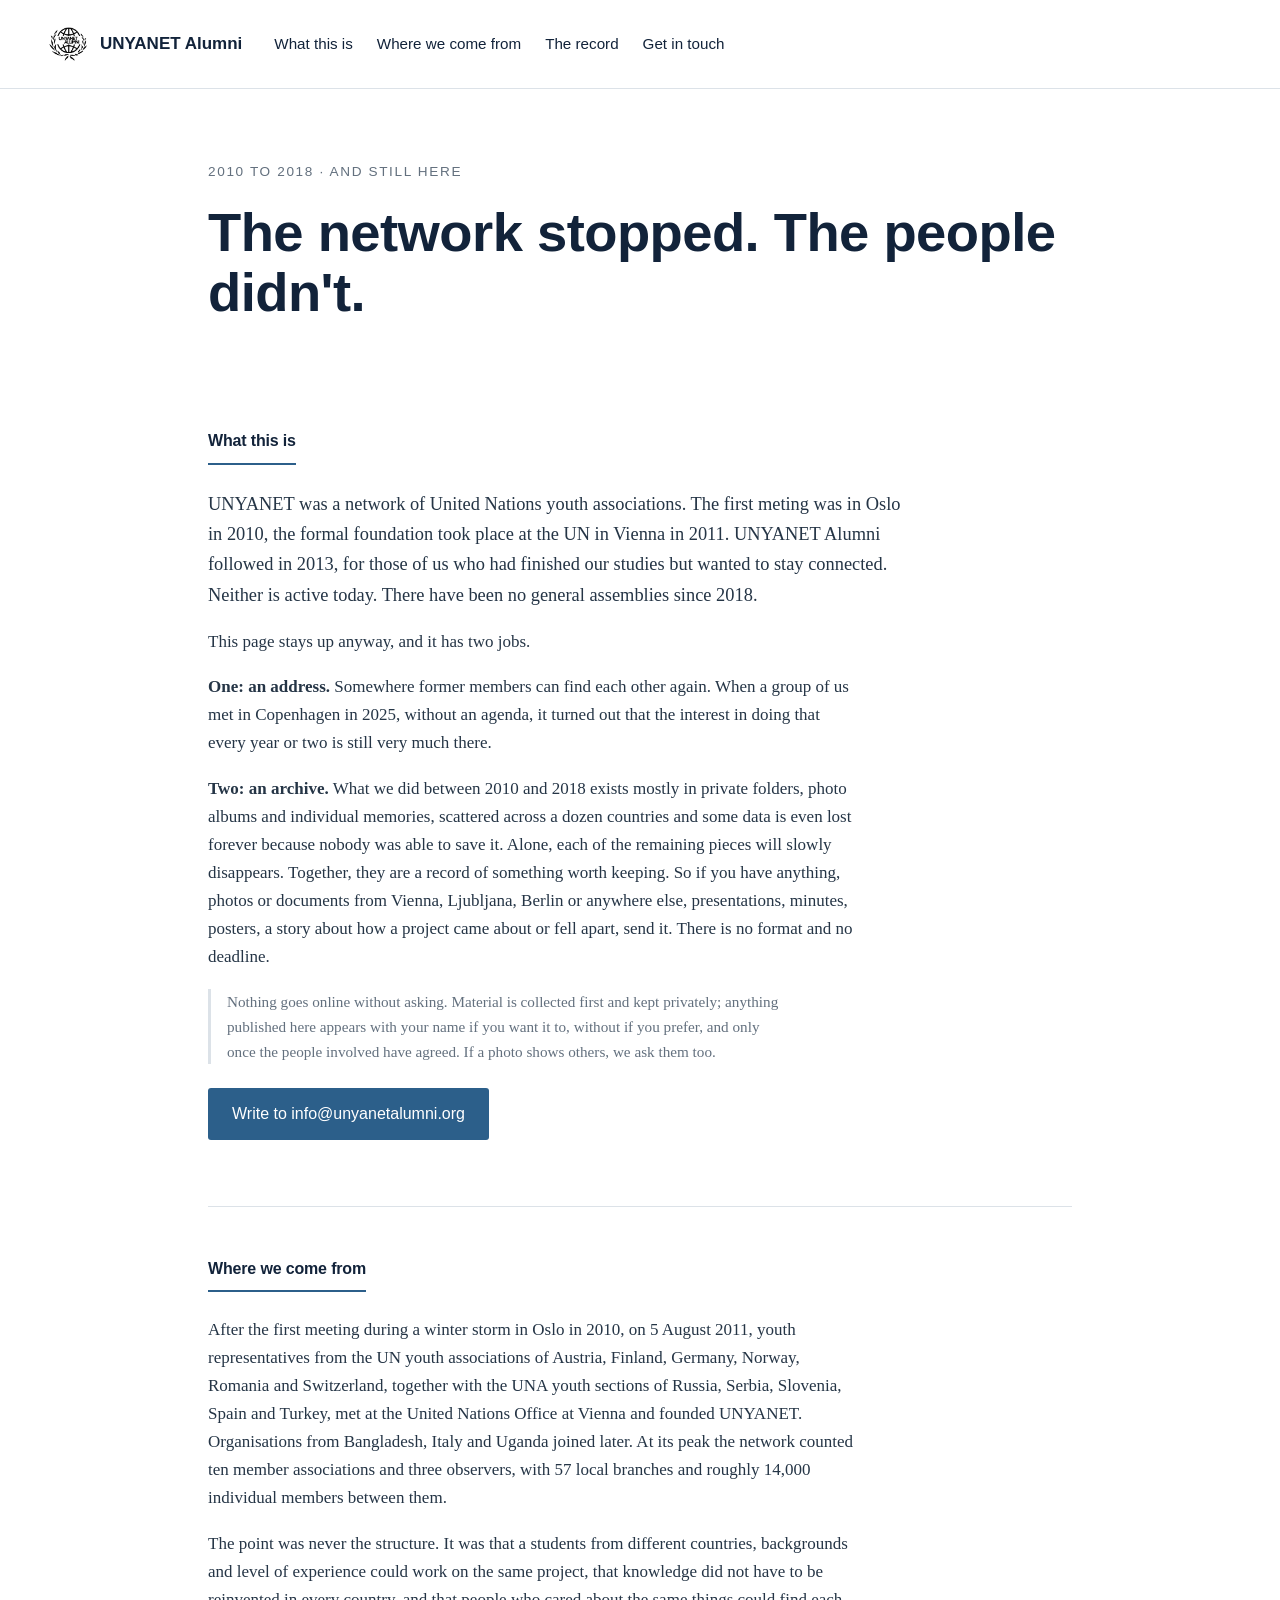
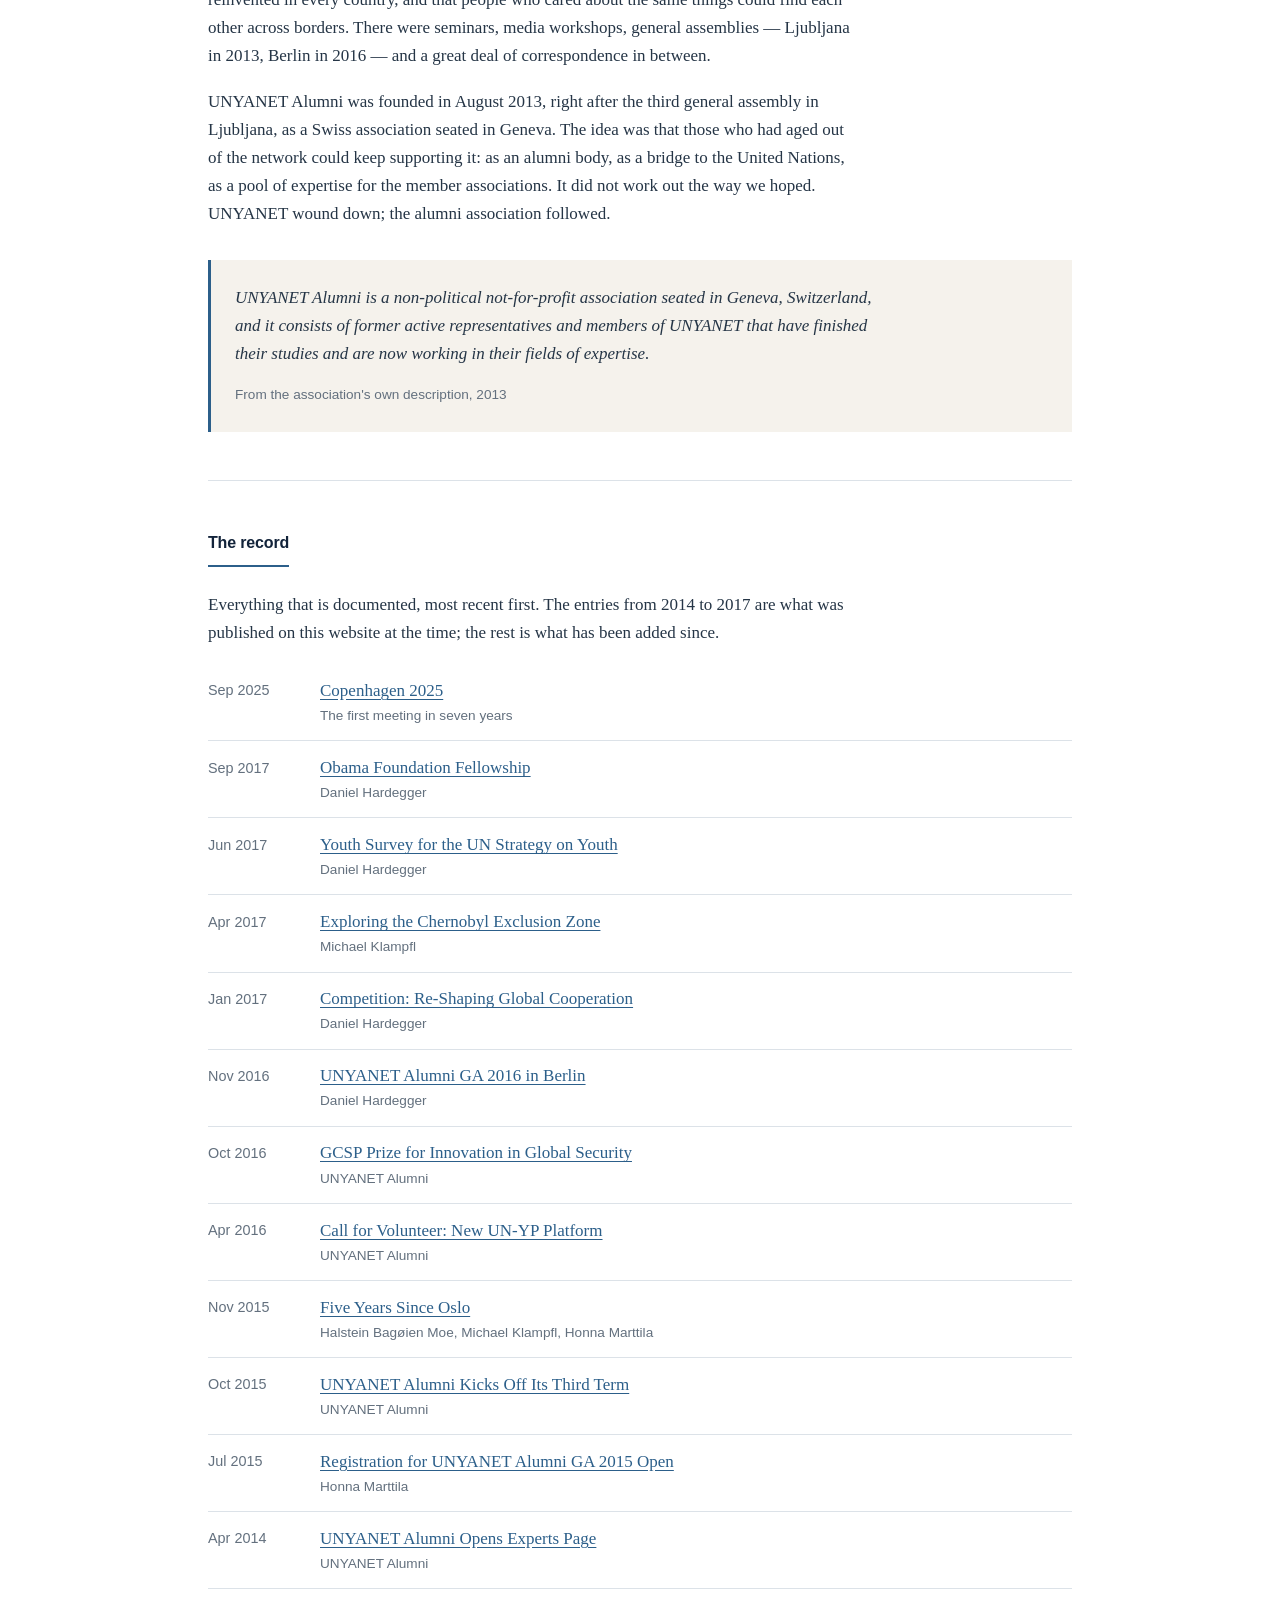
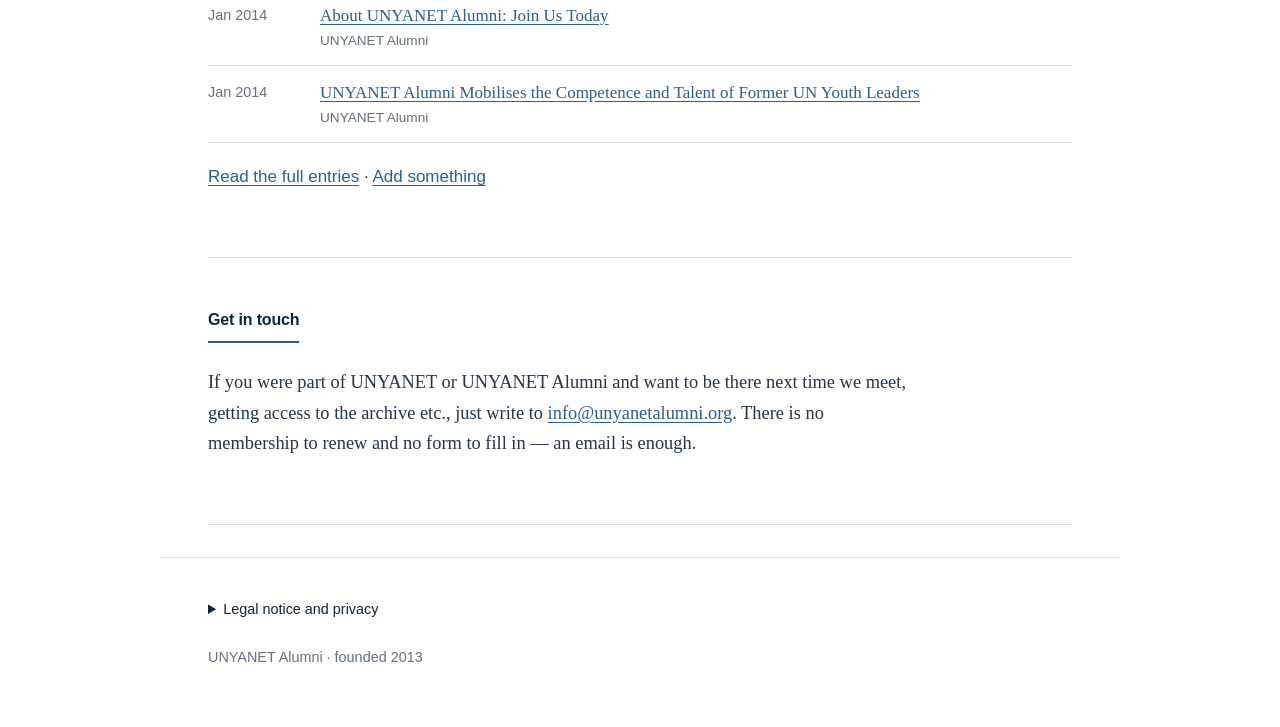
==== commit 4e0d4a8b: "Update index.html fixed a typo" ====
--- a/index.html
+++ b/index.html
@@ -28,7 +28,7 @@
 <main>
 
   <section class="hero">
-    <p class="kicker">2010 to2018 · and still here</p>
+    <p class="kicker">2010 to 2018 · and still here</p>
     <h1>The network stopped. The people didn't.</h1>
   </section>
 
@@ -57,7 +57,7 @@
     <h2>The record</h2>
     <p>Everything that is documented, most recent first. The entries from 2014 to 2017 are what was published on this website at the time; the rest is what has been added since.</p>
     <ul class="list">
-      <li><span class="when">2025</span><span><a href="archive.html#copenhagen-2025">Copenhagen 2025</a><small>The first meeting in seven years</small></span></li>
+      <li><span class="when">Sep 2025</span><span><a href="archive.html#copenhagen-2025">Copenhagen 2025</a><small>The first meeting in seven years</small></span></li>
       <li><span class="when">Sep 2017</span><span><a href="archive.html#obama-fellowship">Obama Foundation Fellowship</a><small>Daniel Hardegger</small></span></li>
       <li><span class="when">Jun 2017</span><span><a href="archive.html#youth-survey">Youth Survey for the UN Strategy on Youth</a><small>Daniel Hardegger</small></span></li>
       <li><span class="when">Apr 2017</span><span><a href="archive.html#chernobyl">Exploring the Chernobyl Exclusion Zone</a><small>Michael Klampfl</small></span></li>
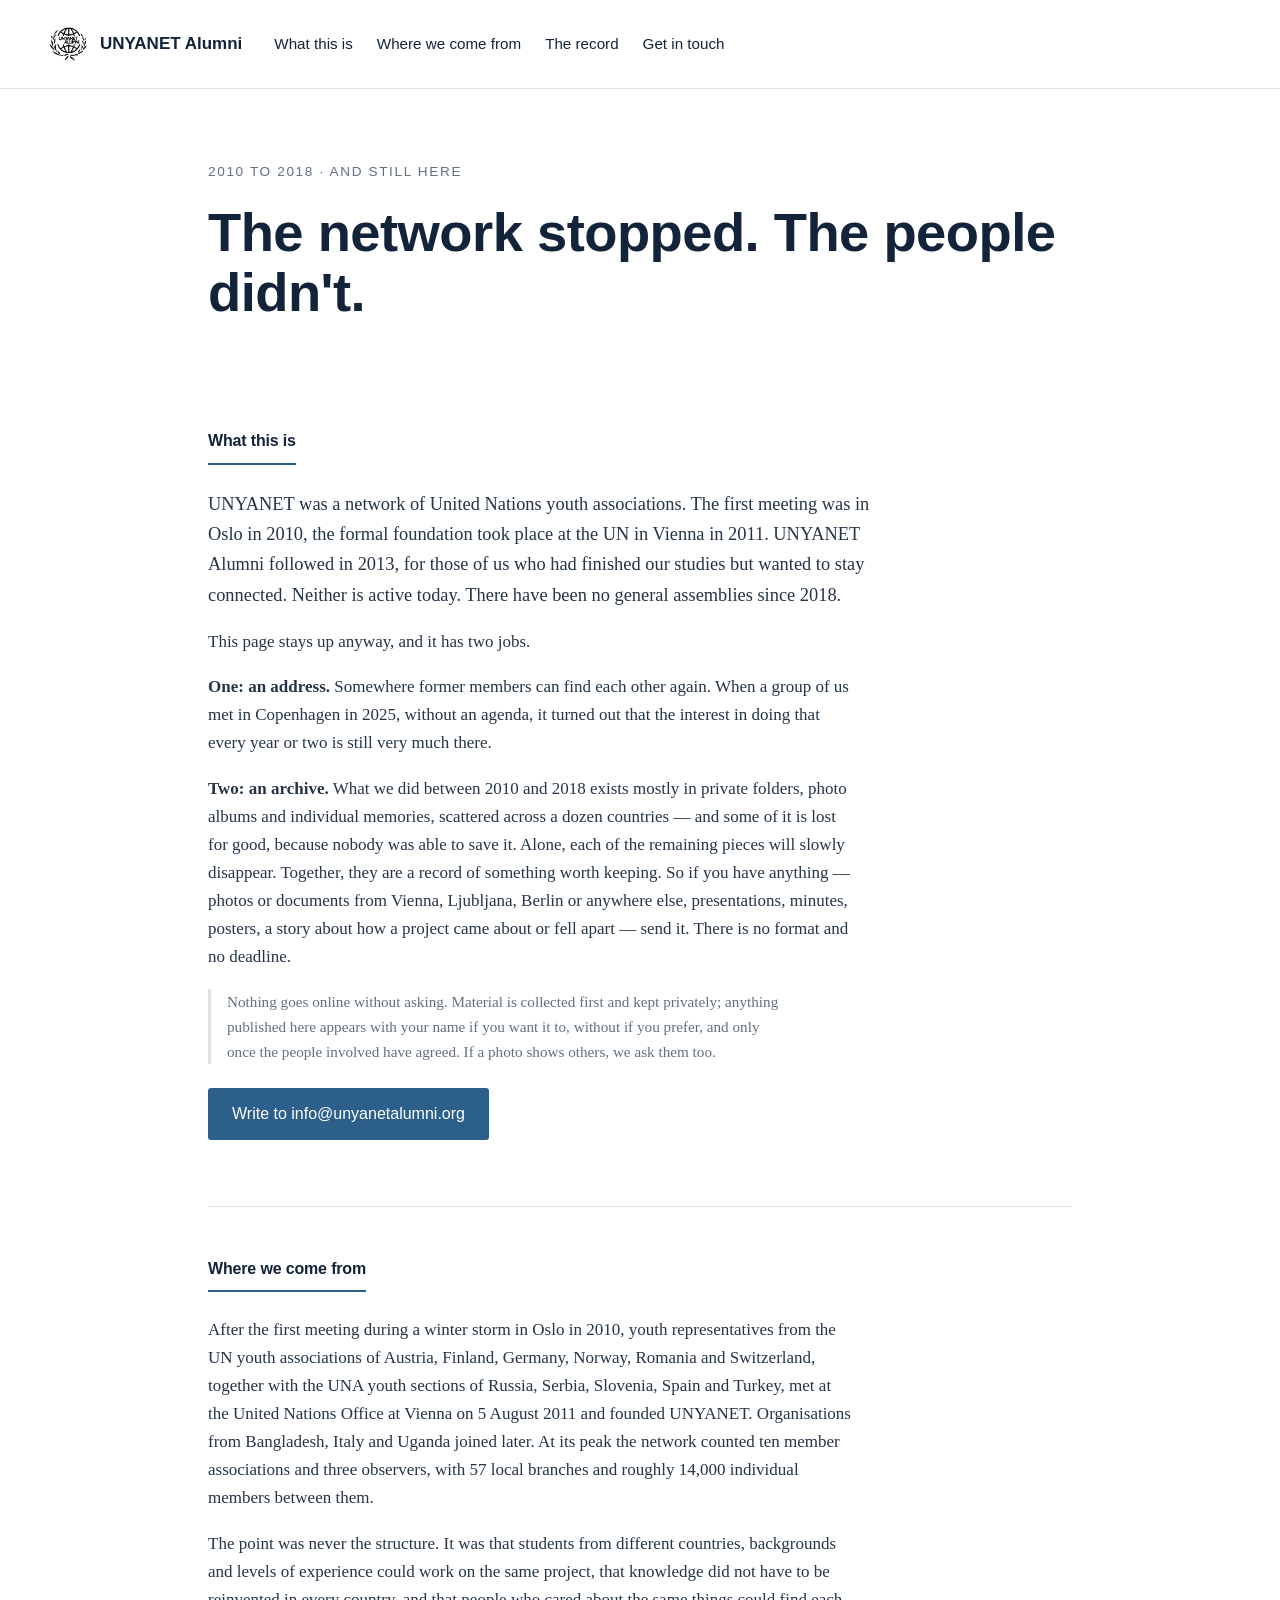
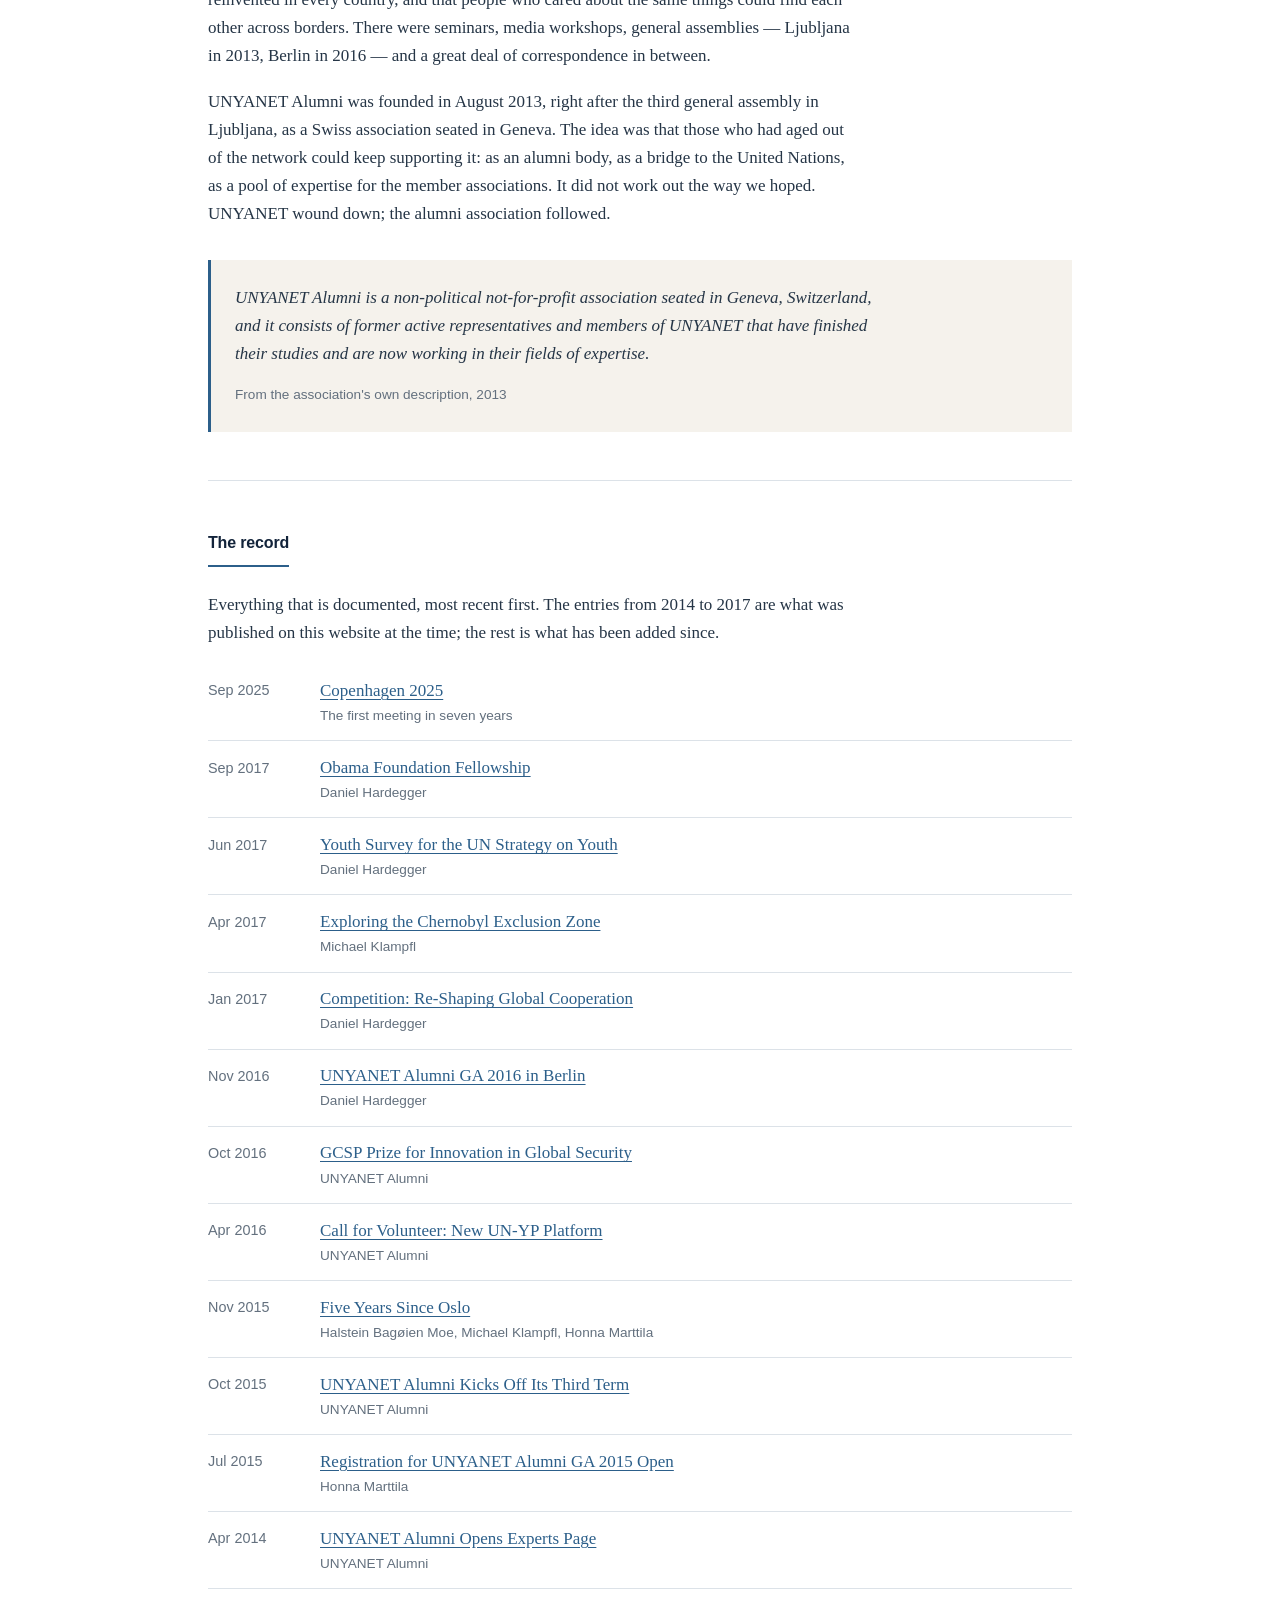
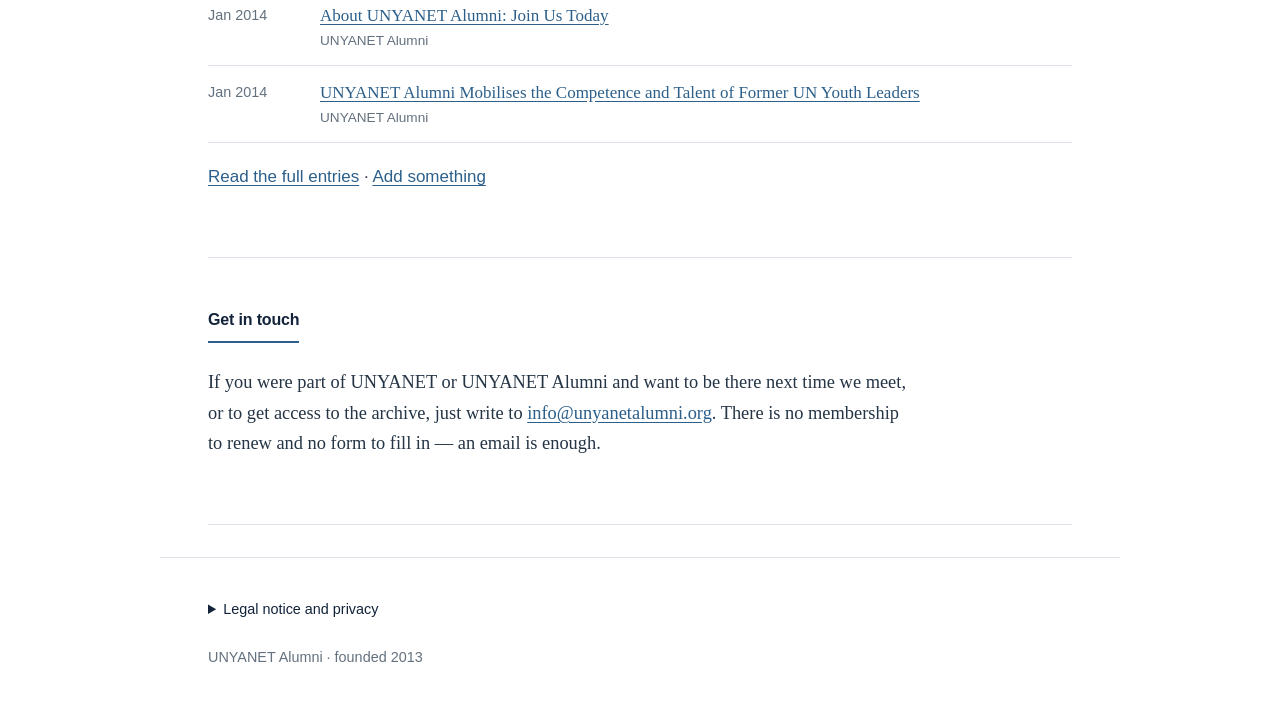
==== commit aa47cced: "Tippfehler und Grammatik auf der Startseite korrigieren Co-Authored-By: Claude Opus 5 <noreply@anthr" ====
--- a/index.html
+++ b/index.html
@@ -34,18 +34,18 @@
 
   <section id="about">
     <h2>What this is</h2>
-    <p class="lead">UNYANET was a network of United Nations youth associations. The first meting was in Oslo in 2010, the formal foundation took place at the UN in Vienna in 2011. UNYANET Alumni followed in 2013, for those of us who had finished our studies but wanted to stay connected. Neither is active today. There have been no general assemblies since 2018.</p>
+    <p class="lead">UNYANET was a network of United Nations youth associations. The first meeting was in Oslo in 2010, the formal foundation took place at the UN in Vienna in 2011. UNYANET Alumni followed in 2013, for those of us who had finished our studies but wanted to stay connected. Neither is active today. There have been no general assemblies since 2018.</p>
     <p>This page stays up anyway, and it has two jobs.</p>
     <p><strong>One: an address.</strong> Somewhere former members can find each other again. When a group of us met in Copenhagen in 2025, without an agenda, it turned out that the interest in doing that every year or two is still very much there.</p>
-    <p><strong>Two: an archive.</strong> What we did between 2010 and 2018 exists mostly in private folders, photo albums and individual memories, scattered across a dozen countries and some data is even lost forever because nobody was able to save it. Alone, each of the remaining pieces will slowly disappears. Together, they are a record of something worth keeping. So if you have anything, photos or documents from Vienna, Ljubljana, Berlin or anywhere else, presentations, minutes, posters, a story about how a project came about or fell apart, send it. There is no format and no deadline.</p>
+    <p><strong>Two: an archive.</strong> What we did between 2010 and 2018 exists mostly in private folders, photo albums and individual memories, scattered across a dozen countries — and some of it is lost for good, because nobody was able to save it. Alone, each of the remaining pieces will slowly disappear. Together, they are a record of something worth keeping. So if you have anything — photos or documents from Vienna, Ljubljana, Berlin or anywhere else, presentations, minutes, posters, a story about how a project came about or fell apart — send it. There is no format and no deadline.</p>
     <p class="note">Nothing goes online without asking. Material is collected first and kept privately; anything published here appears with your name if you want it to, without if you prefer, and only once the people involved have agreed. If a photo shows others, we ask them too.</p>
     <p class="cta"><a href="mailto:info@unyanetalumni.org?subject=Archive">Write to info@unyanetalumni.org</a></p>
   </section>
 
   <section id="history">
     <h2>Where we come from</h2>
-    <p>After the first meeting during a winter storm in Oslo in 2010, on 5 August 2011, youth representatives from the UN youth associations of Austria, Finland, Germany, Norway, Romania and Switzerland, together with the UNA youth sections of Russia, Serbia, Slovenia, Spain and Turkey, met at the United Nations Office at Vienna and founded UNYANET. Organisations from Bangladesh, Italy and Uganda joined later. At its peak the network counted ten member associations and three observers, with 57 local branches and roughly 14,000 individual members between them.</p>
-    <p>The point was never the structure. It was that a students from different countries, backgrounds and level of experience could work on the same project, that knowledge did not have to be reinvented in every country, and that people who cared about the same things could find each other across borders. There were seminars, media workshops, general assemblies — Ljubljana in 2013, Berlin in 2016 — and a great deal of correspondence in between.</p>
+    <p>After the first meeting during a winter storm in Oslo in 2010, youth representatives from the UN youth associations of Austria, Finland, Germany, Norway, Romania and Switzerland, together with the UNA youth sections of Russia, Serbia, Slovenia, Spain and Turkey, met at the United Nations Office at Vienna on 5 August 2011 and founded UNYANET. Organisations from Bangladesh, Italy and Uganda joined later. At its peak the network counted ten member associations and three observers, with 57 local branches and roughly 14,000 individual members between them.</p>
+    <p>The point was never the structure. It was that students from different countries, backgrounds and levels of experience could work on the same project, that knowledge did not have to be reinvented in every country, and that people who cared about the same things could find each other across borders. There were seminars, media workshops, general assemblies — Ljubljana in 2013, Berlin in 2016 — and a great deal of correspondence in between.</p>
     <p>UNYANET Alumni was founded in August 2013, right after the third general assembly in Ljubljana, as a Swiss association seated in Geneva. The idea was that those who had aged out of the network could keep supporting it: as an alumni body, as a bridge to the United Nations, as a pool of expertise for the member associations. It did not work out the way we hoped. UNYANET wound down; the alumni association followed.</p>
     <blockquote>
       <p>UNYANET Alumni is a non-political not-for-profit association seated in Geneva, Switzerland, and it consists of former active representatives and members of UNYANET that have finished their studies and are now working in their fields of expertise.</p>
@@ -77,7 +77,7 @@
 
   <section id="contact">
     <h2>Get in touch</h2>
-    <p class="lead">If you were part of UNYANET or UNYANET Alumni and want to be there next time we meet, getting access to the archive etc., just write to <a href="mailto:info@unyanetalumni.org">info@unyanetalumni.org</a>. There is no membership to renew and no form to fill in — an email is enough.</p>
+    <p class="lead">If you were part of UNYANET or UNYANET Alumni and want to be there next time we meet, or to get access to the archive, just write to <a href="mailto:info@unyanetalumni.org">info@unyanetalumni.org</a>. There is no membership to renew and no form to fill in — an email is enough.</p>
   </section>
 
 </main>
--- a/style.css
+++ b/style.css
@@ -60,29 +60,26 @@
 .entry h3 { font-size: 1.35rem; margin-bottom: .25rem; }
 .entry .meta { font-family: var(--sans); color: var(--muted); font-size: .9rem; margin-bottom: 1.25rem; }
 .entry .todo { color: var(--muted); font-style: italic; }
+.entry h4 { font-family: var(--sans); font-size: 1rem; color: var(--ink); margin: 1.75rem 0 .5rem; }
+.entry figure { margin: 1.5rem 0 0; max-width: 34rem; }
+.entry figure img { width: auto; max-width: 100%; max-height: 30rem; border-radius: 3px; }
+.closed { font-family: var(--sans); font-size: .9rem; color: var(--muted); border-left: 3px solid var(--line); padding-left: 1rem; }
 
 footer { border-top: 1px solid var(--line); padding: 2rem 1.5rem; font-size: .9rem; color: var(--muted); max-width: 60rem; margin: 0 auto; }
 footer summary { cursor: pointer; font-family: var(--sans); color: var(--ink); }
 footer p { max-width: 44em; margin-top: 1rem; }
 .copy { margin-top: 1.5rem; font-family: var(--sans); }
 
+.counts { display: grid; grid-template-columns: repeat(2, 1fr); gap: 1.25rem; margin: 2rem 0 .75rem; max-width: 34em; }
+.counts div { border-top: 2px solid var(--blue); padding-top: .6rem; }
+.num { display: block; font-family: var(--sans); font-size: 2rem; font-weight: 600; color: var(--ink); line-height: 1.1; }
+.lbl { font-family: var(--sans); font-size: .85rem; color: var(--muted); text-transform: uppercase; letter-spacing: .08em; }
+.asof { font-family: var(--sans); font-size: .85rem; color: var(--muted); margin-bottom: 1.75rem; }
+
 @media (min-width: 48rem) {
   .top { padding: 1.5rem 3rem; }
   main { padding-left: 3rem; padding-right: 3rem; }
   footer { padding: 2.5rem 3rem; }
   .split { grid-template-columns: 1fr 1fr; gap: 3rem; }
+  .counts { grid-template-columns: repeat(4, 1fr); }
 }
-
-.counts { display: grid; grid-template-columns: repeat(2, 1fr); gap: 1.25rem; margin: 2rem 0 .75rem; max-width: 34em; }
-.counts div { border-top: 2px solid var(--blue); padding-top: .6rem; }
-.num { display: block; font-family: var(--sans); font-size: 2rem; font-weight: 600; color: var(--ink); line-height: 1.1; }
-.lbl { font-family: var(--sans); font-size: .85rem; color: var(--muted); text-transform: uppercase; letter-spacing: .08em; }
-.asof { font-family: var(--sans); font-size: .85rem; color: var(--muted); margin-bottom: 1.75rem; }
-@media (min-width: 48rem) { .counts { grid-template-columns: repeat(4, 1fr); } }
-
-.entry figure { margin: 1.5rem 0 0; max-width: 34rem; }
-.entry figure img { border-radius: 3px; }
-
-.entry h4 { font-family: var(--sans); font-size: 1rem; color: var(--ink); margin: 1.75rem 0 .5rem; }
-.entry figure img { width: 100%; }
-.closed { font-family: var(--sans); font-size: .9rem; color: var(--muted); border-left: 3px solid var(--line); padding-left: 1rem; }
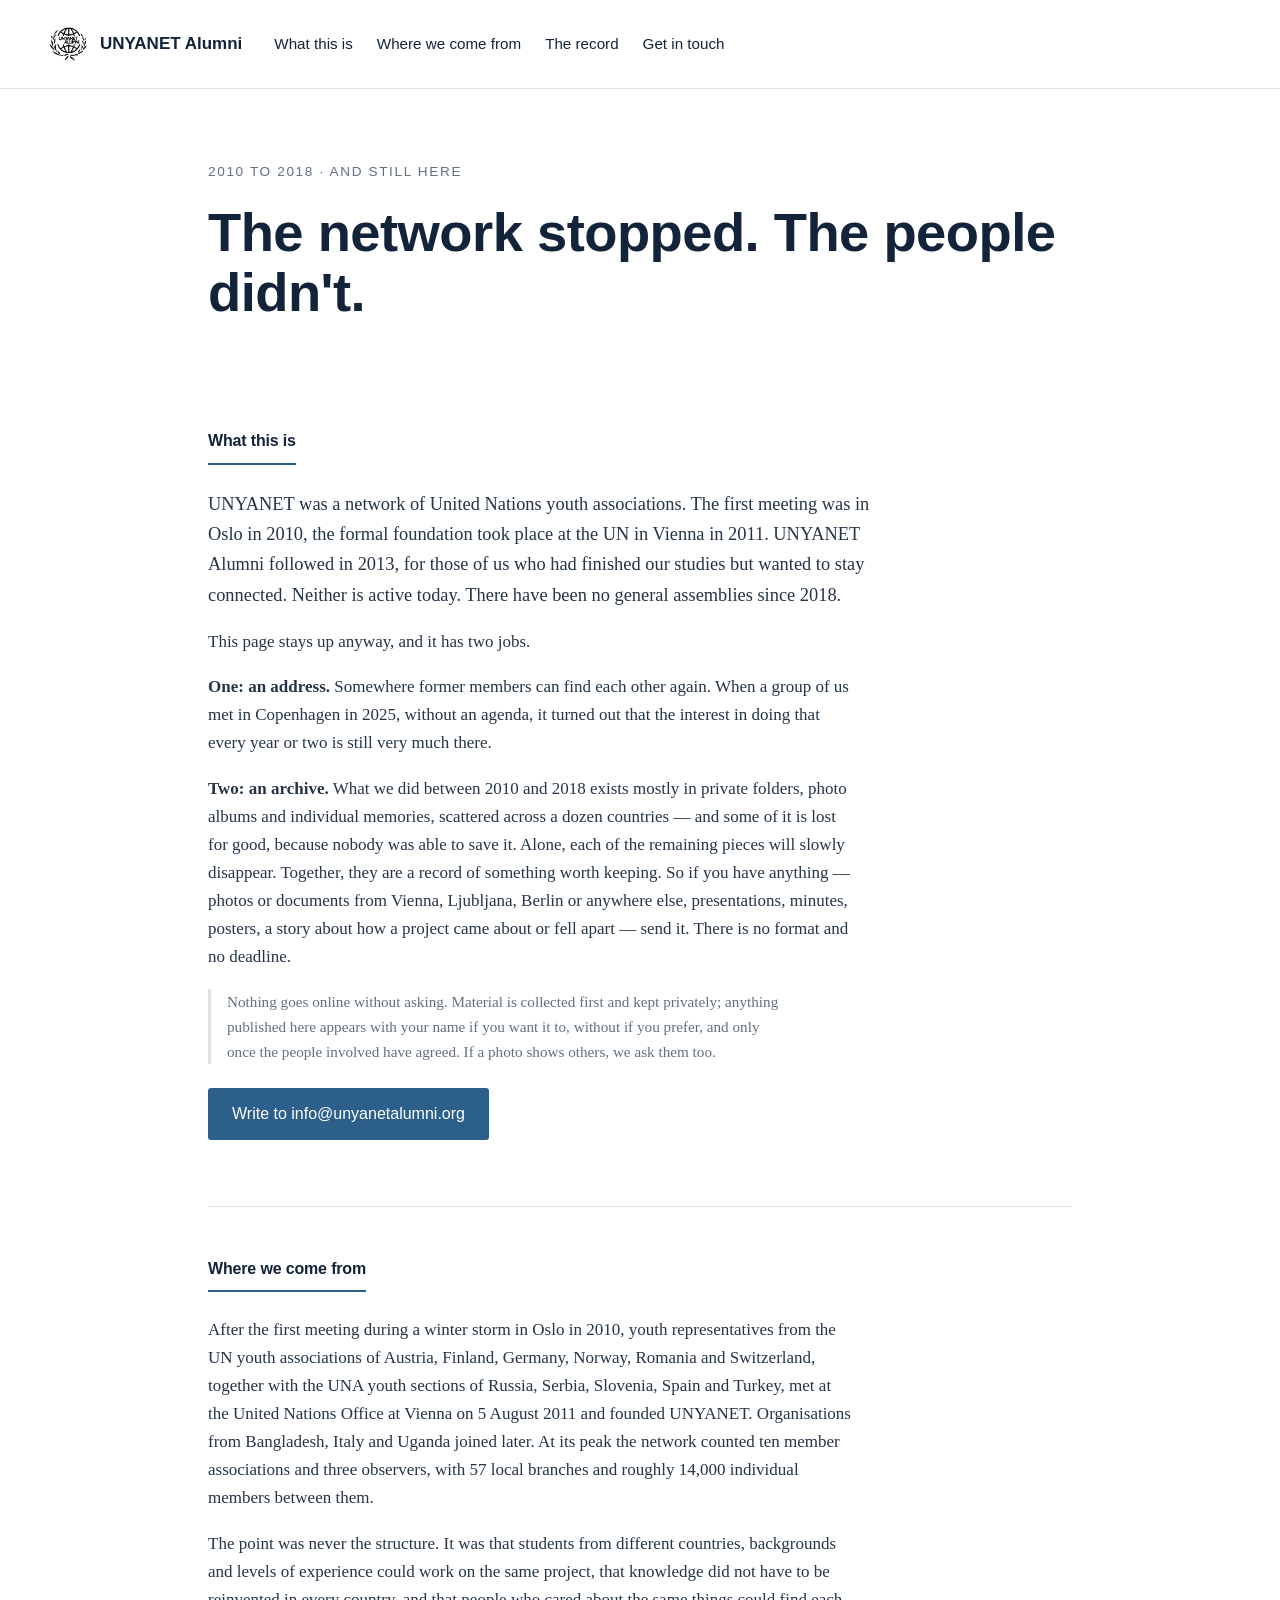
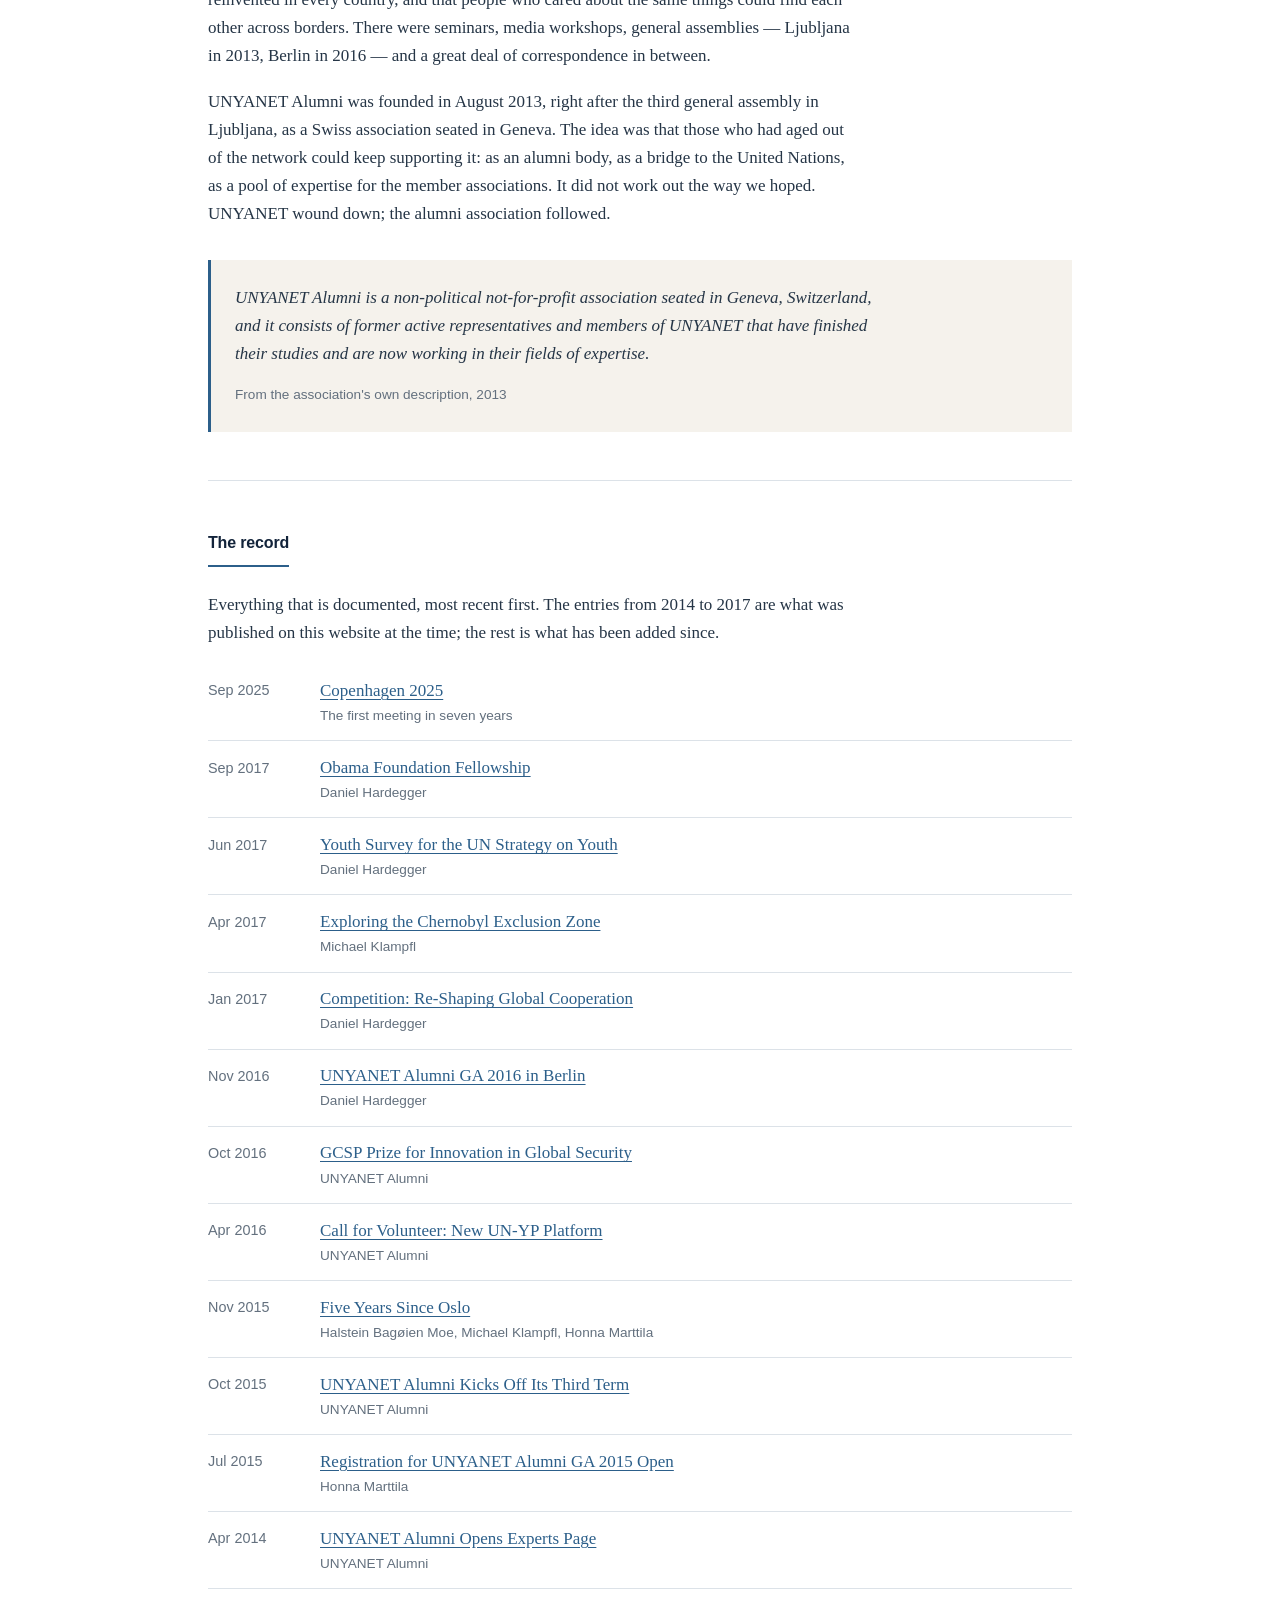
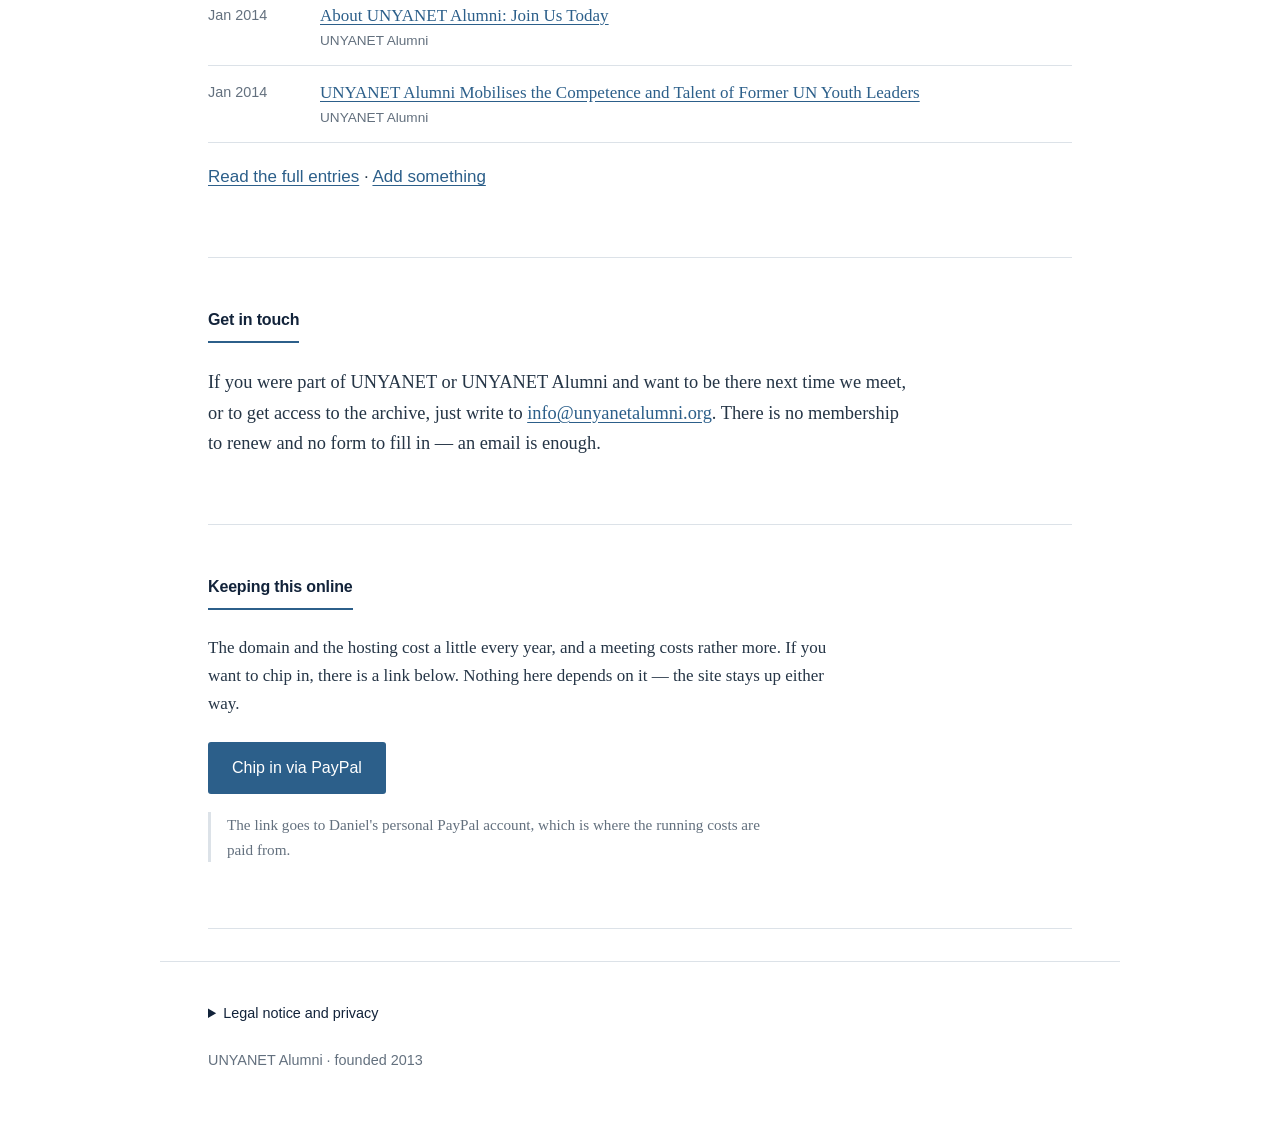
==== commit b4c81eef: "Abschnitt zu den laufenden Kosten mit PayPal-Link ergänzen Co-Authored-By: Claude Opus 5 <noreply@an" ====
--- a/index.html
+++ b/index.html
@@ -80,13 +80,20 @@
     <p class="lead">If you were part of UNYANET or UNYANET Alumni and want to be there next time we meet, or to get access to the archive, just write to <a href="mailto:info@unyanetalumni.org">info@unyanetalumni.org</a>. There is no membership to renew and no form to fill in — an email is enough.</p>
   </section>
 
+  <section id="support">
+    <h2>Keeping this online</h2>
+    <p>The domain and the hosting cost a little every year, and a meeting costs rather more. If you want to chip in, there is a link below. Nothing here depends on it — the site stays up either way.</p>
+    <p class="cta"><a href="https://www.paypal.com/paypalme/hardeggerdaniel" target="_blank" rel="noopener">Chip in via PayPal</a></p>
+    <p class="note">The link goes to Daniel's personal PayPal account, which is where the running costs are paid from.</p>
+  </section>
+
 </main>
 
 <footer>
   <details>
     <summary>Legal notice and privacy</summary>
     <p><strong>Responsible:</strong> Daniel Hardegger, c/o UNYANET Alumni, Kreuzstrasse 3h, 9032 Engelburg, Switzerland. Email: info@unyanetalumni.org.</p>
-    <p><strong>Privacy:</strong> This site sets no cookies, loads no external scripts or fonts and uses no analytics or tracking. The hosting provider GitHub, Inc. (GitHub Pages) processes technically necessary access data such as IP address and time in server logs; see <a href="https://docs.github.com/en/site-policy/privacy-policies/github-general-privacy-statement">GitHub's privacy statement</a>.</p>
+    <p><strong>Privacy:</strong> This site sets no cookies, loads no external scripts or fonts and uses no analytics or tracking. The hosting provider GitHub, Inc. (GitHub Pages) processes technically necessary access data such as IP address and time in server logs; see <a href="https://docs.github.com/en/site-policy/privacy-policies/github-general-privacy-statement">GitHub's privacy statement</a>. The PayPal link opens in a new tab; PayPal's own terms and privacy policy apply there.</p>
   </details>
   <p class="copy">UNYANET Alumni · founded 2013</p>
 </footer>
